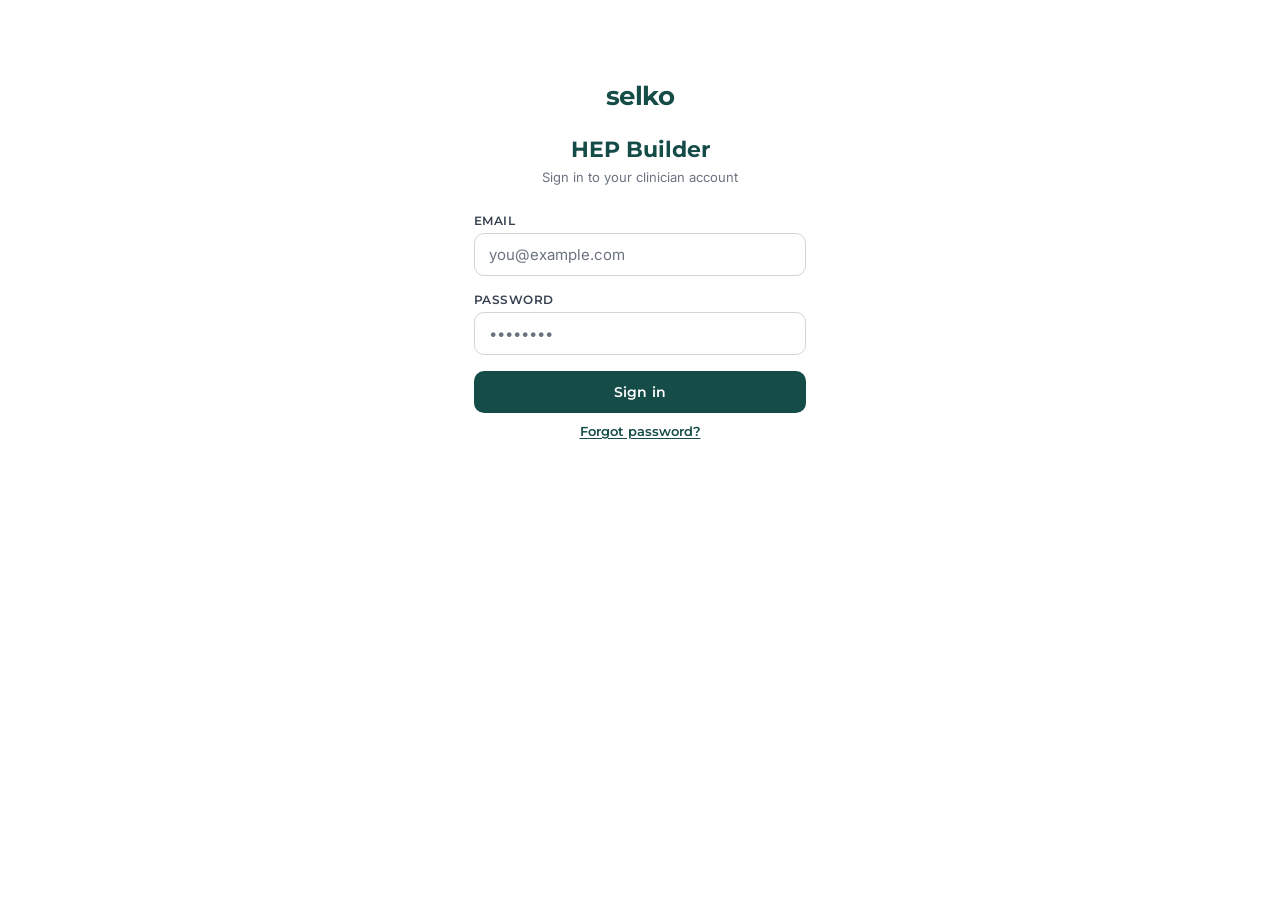
==== index.html @ 7ff5a50c "Add files via upload" ====
<!DOCTYPE html>
<html lang="en">
<head>
  <meta charset="UTF-8">
  <meta name="viewport" content="width=device-width, initial-scale=1.0, maximum-scale=1.0, user-scalable=no">
  <title>Selko HEP Builder</title>
  <link rel="preconnect" href="https://fonts.googleapis.com">
  <link href="https://fonts.googleapis.com/css2?family=Montserrat:wght@400;500;600;700&family=Inter:wght@400;500;600&display=swap" rel="stylesheet">
  <link rel="stylesheet" href="selko-hep-styles.css">
</head>
<body>

<!-- ════════════════════════════════════════════════════
     SCREEN: LOGIN
     ════════════════════════════════════════════════════ -->
<div id="screen-login" class="screen active">
  <div class="login-wrap">
    <div class="login-logo">
      <span class="login-wordmark">selko</span>
    </div>
    <h1 class="login-title">HEP Builder</h1>
    <p class="login-sub">Sign in to your clinician account</p>

    <div id="login-error" class="alert alert-error hidden"></div>

    <div class="form-group">
      <label class="form-label" for="login-email">Email</label>
      <input class="form-input" type="email" id="login-email" placeholder="you@example.com" autocomplete="email">
    </div>
    <div class="form-group">
      <label class="form-label" for="login-password">Password</label>
      <input class="form-input" type="password" id="login-password" placeholder="••••••••" autocomplete="current-password">
    </div>

    <button class="btn btn-primary btn-full" id="btn-login">Sign in</button>
    <button class="btn-link" id="btn-forgot">Forgot password?</button>
  </div>
</div>

<!-- ════════════════════════════════════════════════════
     SCREEN: FORGOT PASSWORD
     ════════════════════════════════════════════════════ -->
<div id="screen-forgot" class="screen">
  <div class="login-wrap">
    <div class="login-logo">
      <span class="login-wordmark">selko</span>
    </div>
    <h1 class="login-title">Reset password</h1>
    <p class="login-sub">Enter your email and we'll send you a reset link</p>

    <div id="forgot-msg" class="alert hidden"></div>

    <div class="form-group">
      <label class="form-label" for="forgot-email">Email</label>
      <input class="form-input" type="email" id="forgot-email" placeholder="you@example.com">
    </div>

    <button class="btn btn-primary btn-full" id="btn-send-reset">Send reset link</button>
    <button class="btn-link" id="btn-back-login">Back to sign in</button>
  </div>
</div>

<!-- ════════════════════════════════════════════════════
     SCREEN: SET NEW PASSWORD
     Shown when a password-recovery link is clicked — the
     link logs the user in via a temporary Supabase session,
     and this screen is what actually makes them set a new
     password before they can reach the app.
     ════════════════════════════════════════════════════ -->
<div id="screen-new-password" class="screen">
  <div class="login-wrap">
    <div class="login-logo">
      <span class="login-wordmark">selko</span>
    </div>
    <h1 class="login-title">Set a new password</h1>
    <p class="login-sub">Choose a new password for your account</p>

    <div id="new-password-msg" class="alert hidden"></div>

    <div class="form-group">
      <label class="form-label" for="new-password">New password</label>
      <input class="form-input" type="password" id="new-password" placeholder="At least 8 characters" autocomplete="new-password">
    </div>
    <div class="form-group">
      <label class="form-label" for="new-password-confirm">Confirm password</label>
      <input class="form-input" type="password" id="new-password-confirm" placeholder="Re-enter password" autocomplete="new-password">
    </div>

    <button class="btn btn-primary btn-full" id="btn-set-new-password">Set password</button>
  </div>
</div>

<!-- ════════════════════════════════════════════════════
     SHARED HEADER (used on all authenticated screens)
     ════════════════════════════════════════════════════ -->
<header id="app-header" class="app-header hidden">
  <button class="menu-toggle" id="btn-menu" aria-label="Open menu">
    <span class="hamburger"></span>
    <span class="hamburger"></span>
    <span class="hamburger"></span>
  </button>
  <div class="header-logo-cluster">
    <span class="header-wordmark">selko</span>
  </div>
</header>

<!-- Side-drawer nav -->
<nav id="side-nav" class="side-nav hidden" aria-hidden="true">
  <div class="nav-overlay" id="nav-overlay"></div>
  <div class="nav-panel">
    <div class="nav-header">
      <span class="nav-wordmark">selko</span>
    </div>
    <ul class="nav-list">
      <li><button class="nav-item" data-screen="screen-home"><span class="nav-icon-wrap">🏠</span> Home</button></li>
      <li><button class="nav-item" data-screen="screen-exercises"><span class="nav-icon-wrap">🔍</span> Exercises</button></li>
      <li><button class="nav-item" data-screen="screen-programs"><span class="nav-icon-wrap">📋</span> My programs</button></li>
      <li><button class="nav-item" id="btn-logout"><span class="nav-icon-wrap">🚪</span> Log out</button></li>
    </ul>
    <div class="nav-user" id="nav-user-email"></div>
  </div>
</nav>

<!-- ════════════════════════════════════════════════════
     SCREEN: HOME
     ════════════════════════════════════════════════════ -->
<div id="screen-home" class="screen app-screen hidden">
  <div class="home-body">
    <h1 class="home-heading">Welcome to HEP Builder</h1>
    <p class="home-sub">by Selko</p>
    <p class="home-desc">Build your patient's personalized exercise program in minutes — right at the bedside.</p>

    <div class="quick-cards">
      <button class="quick-card" data-screen="screen-exercises">
        <div class="quick-card-icon">🔍</div>
        <div class="quick-card-label">Search exercises</div>
      </button>
      <button class="quick-card" data-screen="screen-programs">
        <div class="quick-card-icon">📋</div>
        <div class="quick-card-label">My programs</div>
      </button>
    </div>

    <button class="btn btn-primary btn-full current-program-btn" id="btn-view-current-home">
      <span>📌 View current program</span>
      <span class="badge" id="badge-home">0</span>
    </button>
  </div>
</div>

<!-- ════════════════════════════════════════════════════
     SCREEN: EXERCISES (library + search)
     ════════════════════════════════════════════════════ -->
<div id="screen-exercises" class="screen app-screen hidden">
  <div class="screen-body">
    <div class="search-bar">
      <span class="search-icon">🔍</span>
      <input class="search-input" type="text" id="exercise-search" placeholder="Search by exercise, body part, or movement…" autocomplete="off">
      <button class="search-clear hidden" id="btn-search-clear">✕</button>
    </div>

    <div class="exercise-grid" id="exercise-grid">
      <!-- populated by JS -->
    </div>
  </div>

  <!-- floating current program button -->
  <div class="float-bar">
    <button class="btn btn-primary btn-full current-program-btn" id="btn-view-current-ex">
      <span>📌 View current program</span>
      <span class="badge" id="badge-ex">0</span>
    </button>
  </div>

  <!-- exercise action popup -->
  <div id="exercise-popup" class="popup-overlay hidden" role="dialog" aria-modal="true" aria-label="Add exercise">
    <div class="popup-card" id="exercise-popup-card">
      <h3 class="popup-title" id="popup-ex-name"></h3>
      <button class="popup-btn" id="btn-add-current">Add to current program</button>
      <button class="popup-btn" id="btn-add-previous">Add to previous program</button>
      <p class="popup-hint">Tap anywhere outside to dismiss</p>
    </div>
  </div>

  <!-- add to previous program — program picker -->
  <div id="prev-picker-overlay" class="popup-overlay hidden" role="dialog" aria-modal="true" aria-label="Select program">
    <div class="popup-card">
      <h3 class="popup-title">Select a program</h3>
      <div id="prev-program-list" class="prev-list">
        <!-- populated by JS -->
      </div>
      <button class="btn-link" id="btn-prev-cancel">Cancel</button>
    </div>
  </div>
</div>

<!-- ════════════════════════════════════════════════════
     SCREEN: CURRENT PROGRAM (in-session build)
     ════════════════════════════════════════════════════ -->
<div id="screen-current" class="screen app-screen hidden">
  <div class="screen-body">
    <button class="back-btn" id="btn-back-from-current">← Back to exercises</button>
    <p class="screen-hint" id="current-hint">0 exercises selected this session. Adjust parameters below.</p>

    <div id="current-list" class="exercise-list">
      <!-- populated by JS -->
    </div>

    <div id="current-empty" class="empty-state hidden">
      <div class="empty-icon">📋</div>
      <p>No exercises added yet.<br>Go back and tap an exercise to add it.</p>
    </div>

    <div id="current-send-area" class="hidden">
      <!-- Program name (required before sending) -->
      <div class="form-group">
        <label class="form-label" for="current-program-name">Program name</label>
        <input class="form-input" type="text" id="current-program-name" placeholder="Do not use patient identifying information">
      </div>
      <button class="btn btn-primary btn-full" id="btn-send-current">Send to patient</button>
    </div>
  </div>

  <!-- less than 3 exercises warning -->
  <div id="few-ex-modal" class="modal-overlay hidden" role="dialog">
    <div class="modal-card">
      <p>This program has fewer than 3 exercises. Are you sure it's complete?</p>
      <div class="modal-actions">
        <button class="btn btn-primary" id="btn-few-yes">Yes, send it</button>
        <button class="btn btn-secondary" id="btn-few-no">No, keep building</button>
      </div>
    </div>
  </div>

  <!-- Phone entry modal -->
  <div id="phone-modal" class="modal-overlay hidden" role="dialog">
    <div class="modal-card">
      <h3 class="modal-title">Send program to patient</h3>
      <div class="form-group">
        <label class="form-label" for="patient-phone">Patient's phone number</label>
        <input class="form-input" type="tel" id="patient-phone" placeholder="(918) 555-0100">
      </div>
      <div class="modal-actions">
        <button class="btn btn-primary" id="btn-confirm-send">Send access code</button>
        <button class="btn btn-secondary" id="btn-cancel-send">Cancel</button>
      </div>
      <p class="modal-hint">Patient receives a link + 4-digit code via text. No identifying info is stored.</p>
    </div>
  </div>
</div>

<!-- ════════════════════════════════════════════════════
     SCREEN: MY PROGRAMS (list)
     ════════════════════════════════════════════════════ -->
<div id="screen-programs" class="screen app-screen hidden">
  <div class="screen-body">
    <div class="hipaa-notice">
      ⚠️ Do not use any identifying information for your clients!
    </div>

    <div id="programs-list" class="programs-list">
      <!-- populated by JS -->
    </div>

    <div id="programs-empty" class="empty-state hidden">
      <div class="empty-icon">📋</div>
      <p>No programs yet.<br>Go to Exercises to build your first program.</p>
    </div>
    <p class="programs-hint">Hold a program name to rename it</p>
  </div>
</div>

<!-- ════════════════════════════════════════════════════
     SCREEN: INDIVIDUAL PROGRAM VIEW
     ════════════════════════════════════════════════════ -->
<div id="screen-program-detail" class="screen app-screen hidden">
  <div class="screen-body">
    <button class="back-btn" id="btn-back-from-detail">← Back to my programs</button>
    <h2 class="detail-program-name" id="detail-program-name"></h2>

    <div id="detail-list" class="exercise-list">
      <!-- populated by JS -->
    </div>

    <div class="detail-actions">
      <button class="btn btn-primary" id="btn-send-saved">📤 Send to patient</button>
      <button class="btn btn-secondary" id="btn-resend-code">🔁 Resend code</button>
      <button class="btn btn-danger" id="btn-delete-program">🗑 Delete program</button>
    </div>
  </div>

  <!-- Delete confirmation -->
  <div id="delete-modal" class="modal-overlay hidden" role="dialog">
    <div class="modal-card">
      <p>Are you sure you want to delete <strong id="delete-program-name"></strong>?</p>
      <div class="modal-actions">
        <button class="btn btn-danger" id="btn-confirm-delete">Yes, delete</button>
        <button class="btn btn-secondary" id="btn-cancel-delete">No, keep it</button>
      </div>
    </div>
  </div>

  <!-- Resend phone modal -->
  <div id="resend-modal" class="modal-overlay hidden" role="dialog">
    <div class="modal-card">
      <h3 class="modal-title">Resend access code</h3>
      <div class="form-group">
        <label class="form-label" for="resend-phone">Patient's phone number</label>
        <input class="form-input" type="tel" id="resend-phone" placeholder="(918) 555-0100">
      </div>
      <div class="modal-actions">
        <button class="btn btn-primary" id="btn-confirm-resend">Resend code</button>
        <button class="btn btn-secondary" id="btn-cancel-resend">Cancel</button>
      </div>
    </div>
  </div>
</div>

<!-- ════════════════════════════════════════════════════
     SCREEN: PATIENT VIEW (public — no login required)
     ════════════════════════════════════════════════════ -->
<div id="screen-patient-entry" class="screen hidden">
  <div class="patient-wrap">
    <div class="patient-logo">
      <span class="login-wordmark">selko</span>
    </div>
    <h1 class="patient-title">Your exercise program</h1>
    <p class="patient-sub">Enter the 4-digit code from your text message</p>

    <div id="patient-error" class="alert alert-error hidden"></div>

    <div class="code-inputs" id="code-inputs">
      <input class="code-digit" type="text" inputmode="numeric" maxlength="1" aria-label="Digit 1">
      <input class="code-digit" type="text" inputmode="numeric" maxlength="1" aria-label="Digit 2">
      <input class="code-digit" type="text" inputmode="numeric" maxlength="1" aria-label="Digit 3">
      <input class="code-digit" type="text" inputmode="numeric" maxlength="1" aria-label="Digit 4">
    </div>

    <button class="btn btn-primary btn-full" id="btn-patient-submit">View my program</button>

    <!-- EN / ES toggle -->
    <div class="lang-toggle">
      <button class="lang-btn active" data-lang="en" id="btn-lang-en">EN</button>
      <span class="lang-sep">|</span>
      <button class="lang-btn" data-lang="es" id="btn-lang-es">ES</button>
    </div>
  </div>
</div>

<!-- Patient welcome (after code entry) -->
<div id="screen-patient-home" class="screen hidden">
  <div class="patient-wrap">
    <div class="patient-logo">
      <span class="login-wordmark">selko</span>
    </div>
    <h1 class="patient-title" id="pt-welcome-title">Welcome!</h1>
    <p class="patient-sub" id="pt-welcome-sub">Your personalized exercise program is ready.</p>

    <button class="btn btn-primary btn-full" id="btn-patient-view-program">
      View my program
    </button>

    <!-- EN / ES toggle -->
    <div class="lang-toggle">
      <button class="lang-btn active" data-lang="en" id="btn-lang-en2">EN</button>
      <span class="lang-sep">|</span>
      <button class="lang-btn" data-lang="es" id="btn-lang-es2">ES</button>
    </div>

    <p class="patient-footer" id="pt-footer">Reach out to your provider with any questions or concerns.</p>
  </div>
</div>

<!-- Patient exercise list -->
<div id="screen-patient-list" class="screen hidden">
  <div class="screen-body patient-screen">
    <button class="back-btn" id="btn-patient-back-home">← Back</button>
    <h2 class="detail-program-name" id="pt-list-title">My exercises</h2>

    <div id="patient-exercise-grid" class="exercise-grid patient-grid">
      <!-- populated by JS -->
    </div>

    <p class="patient-footer" id="pt-footer2">Reach out to your provider with any questions or concerns.</p>
  </div>
</div>

<!-- Patient individual exercise -->
<div id="screen-patient-exercise" class="screen hidden">
  <div class="screen-body patient-screen">
    <button class="back-btn" id="btn-patient-back-list">← Back to exercises</button>

    <h2 class="detail-program-name" id="pt-ex-name"></h2>

    <img class="pt-ex-img" id="pt-ex-img" src="" alt="">

    <div id="pt-ex-video-wrap" class="hidden">
      <video class="pt-ex-video" id="pt-ex-video" controls playsinline></video>
    </div>

    <div class="pt-params" id="pt-params"></div>

    <div class="pt-comments" id="pt-comments"></div>

    <button class="btn-complete" id="btn-complete">
      ✓ Mark as done
    </button>
    <p class="complete-done hidden" id="complete-done">✓ Completed today</p>

    <p class="patient-footer" id="pt-footer3">Reach out to your provider with any questions or concerns.</p>
  </div>
</div>

<!-- ════════════════════════════════════════════════════
     TOAST notification
     ════════════════════════════════════════════════════ -->
<div id="toast" class="toast hidden" role="status" aria-live="polite"></div>

<!-- ════════════════════════════════════════════════════
     SCRIPTS
     ════════════════════════════════════════════════════ -->
<script src="https://cdn.jsdelivr.net/npm/@supabase/supabase-js@2"></script>
<script src="https://cdn.jsdelivr.net/npm/sortablejs@1.15.2/Sortable.min.js"></script>
<script src="selko-hep-data.js"></script>
<script src="selko-hep-app.js"></script>

</body>
</html>
---- selko-hep-styles.css ----
/* ═══════════════════════════════════════════════════════════════
   SELKO HEP BUILDER — Stylesheet
   Fonts: Montserrat (headings/buttons/nav) + Inter (body/labels)
   Palette:
     --teal-dark:  #154C47  primary, nav, buttons
     --orange-red: #F44B1A  destructive actions
     --amber:      #F7941D  badges, highlights
     --teal-light: #47B9B7  accents, tags, secondary text
     --white:      #ffffff
   ═══════════════════════════════════════════════════════════════ */

/* ── Reset & base ─────────────────────────────────────────────── */
*, *::before, *::after { box-sizing: border-box; margin: 0; padding: 0; }

:root {
  --teal-dark:   #154C47;
  --teal-mid:    #1a6059;
  --teal-light:  #47B9B7;
  --teal-bg:     #e8f4f3;
  --orange-red:  #F44B1A;
  --orange-dark: #d43a10;
  --amber:       #F7941D;
  --amber-dark:  #d97e0f;
  --white:       #ffffff;
  --bg:          #ffffff;
  --surface:     #f7f8f8;
  --border:      #e5e7eb;
  --border-mid:  #d1d5db;
  --text:        #111827;
  --text-mid:    #374151;
  --text-muted:  #6b7280;
  --danger:      #F44B1A;
  --danger-bg:   #fff0ed;
  --danger-border: #fbc8bb;
  --radius-sm:   6px;
  --radius:      10px;
  --radius-lg:   14px;
  --radius-xl:   20px;
  --shadow-sm:   0 1px 3px rgba(0,0,0,0.08);
  --shadow:      0 2px 10px rgba(0,0,0,0.10);
  --shadow-lg:   0 8px 32px rgba(0,0,0,0.16);
  --header-h:    60px;
  --float-h:     72px;
  --font-head:   'Montserrat', sans-serif;
  --font-body:   'Inter', sans-serif;
}

html, body {
  height: 100%;
  font-family: var(--font-body);
  font-size: 15px;
  color: var(--text);
  background: var(--bg);
  -webkit-font-smoothing: antialiased;
  overflow-x: hidden;
}

img { display: block; max-width: 100%; }
button { cursor: pointer; font-family: inherit; border: none; background: none; }
input, textarea, select { font-family: inherit; }
ul { list-style: none; }

/* ── Screens ──────────────────────────────────────────────────── */
.screen { display: none; }
.screen.active { display: flex; flex-direction: column; min-height: 100vh; }

/* authenticated screens sit below the fixed header */
.app-screen.active {
  padding-top: var(--header-h);
  min-height: 100vh;
}

/* ── Gradient header ──────────────────────────────────────────── */
.app-header {
  position: fixed;
  top: 0; left: 0; right: 0;
  height: var(--header-h);
  background: linear-gradient(to right, #154C47 0%, #F7941D 68%, #F44B1A 100%);
  display: flex;
  align-items: center;
  justify-content: space-between;
  padding: 0 16px;
  z-index: 200;
  box-shadow: 0 2px 8px rgba(0,0,0,0.18);
}

.menu-toggle {
  display: flex;
  flex-direction: column;
  justify-content: center;
  gap: 5px;
  width: 40px;
  height: 40px;
  background: rgba(255,255,255,0.18);
  border-radius: var(--radius-sm);
  padding: 8px;
  flex-shrink: 0;
}

.hamburger {
  display: block;
  width: 100%;
  height: 2px;
  background: #fff;
  border-radius: 2px;
}

/* logo cluster — right side toward the orange */
.header-logo-cluster {
  display: flex;
  align-items: center;
  gap: 6px;
}

.header-icon {
  height: 32px;
  width: 32px;
  object-fit: contain;
  background: rgba(255,255,255,0.14);
  border-radius: var(--radius-sm);
  padding: 2px;
}

.header-wordmark {
  font-family: var(--font-head);
  font-size: 21px;
  font-weight: 700;
  color: #0e2a5e;
  letter-spacing: -0.5px;
  text-shadow: 0 1px 3px rgba(255,255,255,0.55);
}

/* ── Side nav drawer ──────────────────────────────────────────── */
.side-nav {
  position: fixed;
  inset: 0;
  z-index: 300;
  display: none;
}

.side-nav.open { display: block; }

.nav-overlay {
  position: absolute;
  inset: 0;
  background: rgba(0,0,0,0.45);
}

.nav-panel {
  position: absolute;
  top: 0; left: 0; bottom: 0;
  width: 260px;
  background: var(--white);
  display: flex;
  flex-direction: column;
  box-shadow: var(--shadow-lg);
  transform: translateX(-100%);
  transition: transform 0.25s ease;
}

.side-nav.open .nav-panel { transform: translateX(0); }

.nav-header {
  background: linear-gradient(to right, #154C47 0%, #F7941D 68%, #F44B1A 100%);
  height: var(--header-h);
  display: flex;
  align-items: center;
  gap: 8px;
  padding: 0 18px;
}

.nav-icon {
  height: 30px;
  width: 30px;
  object-fit: contain;
  background: rgba(255,255,255,0.15);
  border-radius: 6px;
  padding: 2px;
}

.nav-wordmark {
  font-family: var(--font-head);
  font-size: 20px;
  font-weight: 700;
  color: #0e2a5e;
  text-shadow: 0 1px 3px rgba(255,255,255,0.5);
}

.nav-list { padding: 12px 0; flex: 1; }

.nav-item {
  display: flex;
  align-items: center;
  gap: 12px;
  width: 100%;
  padding: 14px 20px;
  font-family: var(--font-head);
  font-size: 14px;
  font-weight: 600;
  color: var(--text);
  text-align: left;
  transition: background 0.12s;
}

.nav-item:hover, .nav-item:focus {
  background: var(--teal-bg);
  color: var(--teal-dark);
  outline: none;
}

.nav-icon-wrap { font-size: 17px; }

.nav-user {
  padding: 14px 20px;
  font-size: 12px;
  color: var(--text-muted);
  border-top: 1px solid var(--border);
}

/* ── Screen body / scroll area ────────────────────────────────── */
.screen-body {
  flex: 1;
  overflow-y: auto;
  padding: 16px 16px calc(var(--float-h) + 20px);
}

/* screens with no floating button */
.screen-body.no-float { padding-bottom: 24px; }

/* ── Floating action bar (current program button) ─────────────── */
.float-bar {
  position: fixed;
  bottom: 0; left: 0; right: 0;
  padding: 12px 16px;
  background: var(--white);
  border-top: 1px solid var(--border);
  z-index: 100;
}

/* ── LOGIN / PATIENT SCREENS (centered card layout) ──────────── */
.login-wrap, .patient-wrap {
  max-width: 380px;
  width: 100%;
  margin: 0 auto;
  padding: 48px 24px 36px;
  display: flex;
  flex-direction: column;
  align-items: center;
  min-height: 100vh;
}

.login-logo, .patient-logo {
  display: flex;
  align-items: center;
  gap: 8px;
  margin-bottom: 24px;
}

.login-icon { height: 38px; width: 38px; object-fit: contain; }
.login-wordmark, .patient-logo .login-wordmark {
  font-family: var(--font-head);
  font-size: 26px;
  font-weight: 700;
  color: var(--teal-dark);
  letter-spacing: -0.5px;
}

.login-title, .patient-title {
  font-family: var(--font-head);
  font-size: 22px;
  font-weight: 700;
  color: var(--teal-dark);
  text-align: center;
  margin-bottom: 6px;
}

.login-sub, .patient-sub {
  font-size: 13px;
  color: var(--text-muted);
  text-align: center;
  margin-bottom: 28px;
}

.patient-footer {
  font-size: 12px;
  color: var(--text-muted);
  text-align: center;
  margin-top: auto;
  padding-top: 32px;
  line-height: 1.5;
}

/* ── Forms ────────────────────────────────────────────────────── */
.form-group {
  width: 100%;
  margin-bottom: 16px;
}

.form-label {
  display: block;
  font-family: var(--font-head);
  font-size: 12px;
  font-weight: 600;
  color: var(--text-mid);
  margin-bottom: 5px;
  text-transform: uppercase;
  letter-spacing: .04em;
}

.form-input {
  width: 100%;
  padding: 11px 14px;
  border: 1.5px solid var(--border-mid);
  border-radius: var(--radius);
  font-size: 15px;
  color: var(--text);
  background: var(--white);
  transition: border-color 0.15s, box-shadow 0.15s;
  outline: none;
}

.form-input:focus {
  border-color: var(--teal-dark);
  box-shadow: 0 0 0 3px rgba(21,76,71,0.10);
}

.form-input::placeholder { color: var(--text-muted); }

/* ── Buttons ──────────────────────────────────────────────────── */
.btn {
  display: inline-flex;
  align-items: center;
  justify-content: center;
  gap: 8px;
  padding: 12px 20px;
  border-radius: var(--radius);
  font-family: var(--font-head);
  font-size: 14px;
  font-weight: 600;
  letter-spacing: .02em;
  transition: background 0.14s, transform 0.1s, box-shadow 0.14s;
  border: none;
  outline: none;
}

.btn:active { transform: scale(0.97); }

.btn-primary {
  background: var(--teal-dark);
  color: var(--white);
}
.btn-primary:hover { background: var(--teal-mid); }

.btn-secondary {
  background: var(--surface);
  color: var(--text);
  border: 1.5px solid var(--border-mid);
}
.btn-secondary:hover { background: var(--teal-bg); color: var(--teal-dark); }

.btn-danger {
  background: var(--danger-bg);
  color: var(--danger);
  border: 1.5px solid var(--danger-border);
}
.btn-danger:hover { background: var(--danger); color: var(--white); }

.btn-full { width: 100%; }

.btn-link {
  background: none;
  color: var(--teal-dark);
  font-size: 13px;
  font-weight: 600;
  font-family: var(--font-head);
  padding: 10px 0;
  text-align: center;
  width: 100%;
  text-decoration: underline;
  text-underline-offset: 2px;
}

.btn-link:hover { color: var(--teal-mid); }

/* current program floating button */
.current-program-btn {
  display: flex;
  align-items: center;
  justify-content: space-between;
  padding: 13px 16px;
  border-radius: var(--radius);
  font-size: 14px;
}

/* ── Badge ────────────────────────────────────────────────────── */
.badge {
  background: var(--amber);
  color: var(--white);
  border-radius: 50%;
  min-width: 24px;
  height: 24px;
  font-size: 12px;
  font-weight: 700;
  font-family: var(--font-head);
  display: inline-flex;
  align-items: center;
  justify-content: center;
  padding: 0 4px;
}

.badge[data-count="0"] { opacity: 0.5; }

/* ── Alerts ───────────────────────────────────────────────────── */
.alert {
  width: 100%;
  padding: 11px 14px;
  border-radius: var(--radius);
  font-size: 13px;
  margin-bottom: 16px;
  line-height: 1.5;
}

.alert-error {
  background: var(--danger-bg);
  color: var(--danger);
  border: 1px solid var(--danger-border);
}

.alert-success {
  background: #f0fdf4;
  color: #15803d;
  border: 1px solid #bbf7d0;
}

/* ── HIPAA notice ─────────────────────────────────────────────── */
.hipaa-notice {
  background: #fff0ed;
  color: #b91c1c;
  border: 1px solid #fca5a5;
  border-radius: var(--radius);
  padding: 10px 14px;
  font-family: var(--font-head);
  font-size: 12px;
  font-weight: 600;
  margin-bottom: 16px;
  line-height: 1.5;
}

/* ── Search bar ───────────────────────────────────────────────── */
.search-bar {
  display: flex;
  align-items: center;
  gap: 10px;
  padding: 12px 16px;
  background: var(--white);
  border-bottom: 1px solid var(--border);
  position: sticky;
  top: var(--header-h);
  z-index: 50;
}

.search-icon { font-size: 18px; flex-shrink: 0; }

.search-input {
  flex: 1;
  border: 1.5px solid var(--border-mid);
  border-radius: var(--radius);
  padding: 9px 12px;
  font-size: 14px;
  color: var(--text);
  background: var(--surface);
  outline: none;
  transition: border-color 0.15s;
}

.search-input:focus {
  border-color: var(--teal-dark);
  background: var(--white);
}

.search-clear {
  font-size: 14px;
  color: var(--text-muted);
  padding: 4px 6px;
  border-radius: var(--radius-sm);
}

.search-clear:hover { background: var(--surface); }

/* ── Exercise grid ────────────────────────────────────────────── */
.exercise-grid {
  display: grid;
  grid-template-columns: repeat(3, 1fr);
  gap: 12px;
  padding: 14px 16px calc(var(--float-h) + 16px);
}

.ex-card {
  background: var(--white);
  border: 1.5px solid var(--border);
  border-radius: var(--radius-lg);
  overflow: hidden;
  cursor: pointer;
  transition: border-color 0.15s, box-shadow 0.15s;
  position: relative;
}

.ex-card:hover { border-color: var(--teal-light); box-shadow: var(--shadow); }
.ex-card.selected { border-color: var(--teal-dark); border-width: 2px; }

.ex-card-img {
  width: 100%;
  aspect-ratio: 4/3;
  object-fit: cover;
  background: var(--surface);
  display: block;
}

.ex-card-img-placeholder {
  width: 100%;
  aspect-ratio: 4/3;
  background: var(--teal-bg);
  display: flex;
  align-items: center;
  justify-content: center;
  font-size: 26px;
  color: var(--teal-light);
}

.ex-card-label {
  padding: 7px 8px 8px;
  font-family: var(--font-head);
  font-size: 11px;
  font-weight: 600;
  color: var(--text);
  line-height: 1.3;
  text-align: center;
}

/* selected checkmark badge */
.ex-card-check {
  position: absolute;
  top: 6px;
  right: 6px;
  background: var(--teal-dark);
  color: var(--white);
  border-radius: 50%;
  width: 20px;
  height: 20px;
  font-size: 11px;
  display: none;
  align-items: center;
  justify-content: center;
  font-weight: 700;
}

.ex-card.selected .ex-card-check { display: flex; }

/* patient completion badge */
.ex-card-done {
  position: absolute;
  top: 6px;
  right: 6px;
  background: #16a34a;
  color: var(--white);
  border-radius: 50%;
  width: 22px;
  height: 22px;
  font-size: 13px;
  display: none;
  align-items: center;
  justify-content: center;
}

.ex-card.done .ex-card-done { display: flex; }

/* compliance badge on program list item */
.compliance-badge {
  background: var(--amber);
  color: var(--white);
  border-radius: 50%;
  min-width: 26px;
  height: 26px;
  font-size: 13px;
  font-weight: 700;
  font-family: var(--font-head);
  display: inline-flex;
  align-items: center;
  justify-content: center;
  padding: 0 4px;
  flex-shrink: 0;
}

/* ── Exercise popup ───────────────────────────────────────────── */
.popup-overlay {
  position: fixed;
  inset: 0;
  background: rgba(0,0,0,0.38);
  z-index: 400;
  display: flex;
  align-items: center;
  justify-content: center;
  padding: 20px;
}

.popup-card {
  background: var(--white);
  border-radius: var(--radius-lg);
  padding: 20px;
  width: 100%;
  max-width: 320px;
  box-shadow: var(--shadow-lg);
}

.popup-title {
  font-family: var(--font-head);
  font-size: 15px;
  font-weight: 700;
  color: var(--teal-dark);
  margin-bottom: 14px;
}

.popup-btn {
  display: block;
  width: 100%;
  text-align: left;
  padding: 11px 14px;
  border: 1.5px solid var(--border-mid);
  border-radius: var(--radius);
  font-size: 14px;
  font-weight: 500;
  color: var(--text);
  background: var(--white);
  margin-bottom: 10px;
  transition: background 0.12s, border-color 0.12s;
}

.popup-btn:last-of-type { margin-bottom: 0; }
.popup-btn:hover { background: var(--teal-bg); border-color: var(--teal-light); color: var(--teal-dark); }

.popup-hint {
  font-size: 11px;
  color: var(--text-muted);
  margin-top: 12px;
  text-align: center;
}

/* ── Exercise list (current program & detail view) ────────────── */
.exercise-list { display: flex; flex-direction: column; gap: 12px; margin-bottom: 20px; }

.ex-list-item {
  background: var(--white);
  border: 1px solid var(--border);
  border-radius: var(--radius-lg);
  overflow: hidden;
}

.ex-list-item-header {
  display: flex;
  align-items: center;
  gap: 12px;
  padding: 12px 14px;
}

.ex-list-thumb {
  width: 56px;
  height: 56px;
  object-fit: cover;
  border-radius: var(--radius-sm);
  background: var(--surface);
  flex-shrink: 0;
}

.ex-list-thumb-placeholder {
  width: 56px;
  height: 56px;
  background: var(--teal-bg);
  border-radius: var(--radius-sm);
  display: flex;
  align-items: center;
  justify-content: center;
  font-size: 22px;
  flex-shrink: 0;
  color: var(--teal-light);
}

.ex-list-info { flex: 1; min-width: 0; }

.ex-list-name {
  font-family: var(--font-head);
  font-size: 13px;
  font-weight: 600;
  color: var(--text);
  margin-bottom: 3px;
}

.ex-list-params {
  font-size: 12px;
  color: var(--text-muted);
}

.ex-list-remove {
  color: var(--text-muted);
  font-size: 16px;
  padding: 4px 6px;
  border-radius: var(--radius-sm);
  flex-shrink: 0;
}

.ex-list-remove:hover { background: var(--danger-bg); color: var(--danger); }

/* dropdowns row */
.ex-list-params-row {
  display: flex;
  gap: 8px;
  padding: 0 14px 12px;
  flex-wrap: wrap;
}

.param-select {
  flex: 1;
  min-width: 80px;
  padding: 6px 8px;
  border: 1px solid var(--border-mid);
  border-radius: var(--radius-sm);
  font-size: 12px;
  color: var(--text);
  background: var(--surface);
  outline: none;
}

.param-select:focus { border-color: var(--teal-dark); }

/* comment box */
.ex-list-comment {
  padding: 0 14px 12px;
}

.ex-list-comment textarea {
  width: 100%;
  padding: 8px 10px;
  border: 1px solid var(--border-mid);
  border-radius: var(--radius-sm);
  font-size: 13px;
  color: var(--text);
  background: var(--surface);
  resize: none;
  min-height: 60px;
  outline: none;
  font-family: var(--font-body);
}

.ex-list-comment textarea:focus { border-color: var(--teal-dark); }
.ex-list-comment textarea::placeholder { color: var(--text-muted); font-size: 12px; }

/* drag handle */
.drag-handle {
  color: var(--text-muted);
  font-size: 18px;
  cursor: grab;
  padding: 4px 6px;
  flex-shrink: 0;
}

.drag-handle:active { cursor: grabbing; }

/* ── Programs list ────────────────────────────────────────────── */
.programs-list { display: flex; flex-direction: column; gap: 10px; }

.programs-hint {
  font-size: 12px;
  color: var(--text-muted);
  text-align: center;
  margin-top: 12px;
}

.program-item {
  display: flex;
  align-items: center;
  gap: 12px;
  padding: 14px 16px;
  background: var(--white);
  border: 1px solid var(--border);
  border-radius: var(--radius-lg);
  cursor: pointer;
  transition: border-color 0.13s, box-shadow 0.13s;
}

.program-item:hover { border-color: var(--teal-light); box-shadow: var(--shadow-sm); }

.program-item-info { flex: 1; min-width: 0; }

.program-item-name {
  font-family: var(--font-head);
  font-size: 14px;
  font-weight: 600;
  color: var(--text);
  margin-bottom: 3px;
  white-space: nowrap;
  overflow: hidden;
  text-overflow: ellipsis;
}

.program-item-meta {
  font-size: 12px;
  color: var(--text-muted);
}

.program-item-arrow { color: var(--text-muted); font-size: 18px; flex-shrink: 0; }

/* ── Detail view ──────────────────────────────────────────────── */
.detail-program-name {
  font-family: var(--font-head);
  font-size: 17px;
  font-weight: 700;
  color: var(--teal-dark);
  margin-bottom: 16px;
  line-height: 1.3;
}

.detail-actions {
  display: flex;
  flex-direction: column;
  gap: 10px;
  margin-top: 8px;
}

/* ── Back button ──────────────────────────────────────────────── */
.back-btn {
  display: inline-flex;
  align-items: center;
  gap: 4px;
  color: var(--teal-dark);
  font-family: var(--font-head);
  font-size: 13px;
  font-weight: 600;
  padding: 0;
  margin-bottom: 16px;
  text-decoration: none;
}

.back-btn:hover { color: var(--teal-mid); }

.screen-hint {
  font-size: 13px;
  color: var(--text-muted);
  margin-bottom: 14px;
  line-height: 1.5;
}

/* ── Home screen ──────────────────────────────────────────────── */
.home-body {
  padding: 32px 20px 28px;
  display: flex;
  flex-direction: column;
  align-items: center;
}

.home-heading {
  font-family: var(--font-head);
  font-size: 20px;
  font-weight: 700;
  color: var(--teal-dark);
  text-align: center;
  margin-bottom: 4px;
}

.home-sub {
  font-family: var(--font-head);
  font-size: 13px;
  font-weight: 600;
  color: var(--teal-light);
  text-align: center;
  margin-bottom: 6px;
}

.home-desc {
  font-size: 13px;
  color: var(--text-muted);
  text-align: center;
  margin-bottom: 28px;
  line-height: 1.6;
  max-width: 300px;
}

.quick-cards {
  display: grid;
  grid-template-columns: 1fr 1fr;
  gap: 12px;
  width: 100%;
  margin-bottom: 18px;
}

.quick-card {
  border: 1.5px solid var(--border);
  border-radius: var(--radius-lg);
  padding: 18px 12px;
  text-align: center;
  background: var(--white);
  transition: border-color 0.13s, box-shadow 0.13s;
}

.quick-card:hover { border-color: var(--teal-light); box-shadow: var(--shadow-sm); }

.quick-card-icon { font-size: 26px; margin-bottom: 8px; }

.quick-card-label {
  font-family: var(--font-head);
  font-size: 12px;
  font-weight: 600;
  color: var(--teal-dark);
  line-height: 1.4;
}

/* ── Modal overlays ───────────────────────────────────────────── */
.modal-overlay {
  position: fixed;
  inset: 0;
  background: rgba(0,0,0,0.42);
  z-index: 500;
  display: flex;
  align-items: center;
  justify-content: center;
  padding: 20px;
}

.modal-card {
  background: var(--white);
  border-radius: var(--radius-lg);
  padding: 22px 20px;
  width: 100%;
  max-width: 340px;
  box-shadow: var(--shadow-lg);
}

.modal-title {
  font-family: var(--font-head);
  font-size: 15px;
  font-weight: 700;
  color: var(--teal-dark);
  margin-bottom: 14px;
}

.modal-card p {
  font-size: 14px;
  color: var(--text);
  line-height: 1.55;
  margin-bottom: 18px;
}

.modal-hint {
  font-size: 12px;
  color: var(--text-muted);
  margin-top: 12px;
  line-height: 1.5;
}

.modal-actions {
  display: flex;
  flex-direction: column;
  gap: 10px;
}

/* ── Previous program picker ──────────────────────────────────── */
.prev-list {
  display: flex;
  flex-direction: column;
  gap: 8px;
  max-height: 260px;
  overflow-y: auto;
  margin-bottom: 14px;
}

.prev-item {
  padding: 11px 14px;
  border: 1.5px solid var(--border-mid);
  border-radius: var(--radius);
  font-size: 14px;
  color: var(--text);
  background: var(--white);
  text-align: left;
  transition: background 0.12s, border-color 0.12s;
}

.prev-item:hover { background: var(--teal-bg); border-color: var(--teal-light); color: var(--teal-dark); }

/* ── Patient code entry ───────────────────────────────────────── */
.code-inputs {
  display: flex;
  gap: 12px;
  margin-bottom: 24px;
}

.code-digit {
  width: 60px;
  height: 68px;
  text-align: center;
  font-family: var(--font-head);
  font-size: 28px;
  font-weight: 700;
  color: var(--teal-dark);
  border: 2px solid var(--border-mid);
  border-radius: var(--radius);
  background: var(--surface);
  outline: none;
  transition: border-color 0.15s, box-shadow 0.15s;
}

.code-digit:focus {
  border-color: var(--teal-dark);
  box-shadow: 0 0 0 3px rgba(21,76,71,0.12);
  background: var(--white);
}

/* ── Language toggle ──────────────────────────────────────────── */
.lang-toggle {
  display: flex;
  align-items: center;
  gap: 8px;
  margin-top: 20px;
}

.lang-btn {
  font-family: var(--font-head);
  font-size: 13px;
  font-weight: 600;
  color: var(--text-muted);
  padding: 4px 8px;
  border-radius: var(--radius-sm);
  transition: color 0.12s, background 0.12s;
}

.lang-btn.active {
  color: var(--teal-dark);
  background: var(--teal-bg);
}

.lang-sep { color: var(--border-mid); font-size: 16px; }

/* ── Patient exercise view ────────────────────────────────────── */
.patient-screen { padding-bottom: 32px; }

.patient-grid { padding-bottom: 24px; }

.pt-ex-img {
  width: 100%;
  border-radius: var(--radius-lg);
  border: 1px solid var(--border);
  margin-bottom: 16px;
}

.pt-ex-video {
  width: 100%;
  border-radius: var(--radius-lg);
  margin-bottom: 16px;
}

.pt-params {
  background: var(--teal-bg);
  border-radius: var(--radius);
  padding: 14px 16px;
  margin-bottom: 14px;
  font-family: var(--font-head);
  font-size: 14px;
  font-weight: 600;
  color: var(--teal-dark);
  line-height: 1.8;
}

.pt-comments {
  font-size: 14px;
  color: var(--text-mid);
  line-height: 1.65;
  margin-bottom: 24px;
  white-space: pre-wrap;
}

.btn-complete {
  display: block;
  width: 100%;
  padding: 14px;
  background: #16a34a;
  color: var(--white);
  border-radius: var(--radius);
  font-family: var(--font-head);
  font-size: 15px;
  font-weight: 700;
  text-align: center;
  transition: background 0.13s, transform 0.1s;
  margin-bottom: 10px;
}

.btn-complete:hover { background: #15803d; }
.btn-complete:active { transform: scale(0.97); }

.complete-done {
  text-align: center;
  color: #16a34a;
  font-family: var(--font-head);
  font-size: 14px;
  font-weight: 600;
  padding: 8px;
}

/* ── Empty state ──────────────────────────────────────────────── */
.empty-state {
  text-align: center;
  padding: 48px 20px;
  color: var(--text-muted);
}

.empty-icon { font-size: 40px; margin-bottom: 14px; }

.empty-state p {
  font-size: 14px;
  line-height: 1.6;
}

/* ── Toast ────────────────────────────────────────────────────── */
.toast {
  position: fixed;
  bottom: calc(var(--float-h) + 12px);
  left: 50%;
  transform: translateX(-50%);
  background: var(--teal-dark);
  color: var(--white);
  padding: 11px 20px;
  border-radius: 30px;
  font-family: var(--font-head);
  font-size: 13px;
  font-weight: 600;
  box-shadow: var(--shadow-lg);
  z-index: 600;
  white-space: nowrap;
  pointer-events: none;
  opacity: 1;
  transition: opacity 0.3s;
}

.toast.hidden { display: none; }
.toast.fade-out { opacity: 0; }

/* ── Utility ──────────────────────────────────────────────────── */
.hidden { display: none !important; }

/* ── Rename input (inline edit on long-press) ─────────────────── */
.rename-input {
  border: 1.5px solid var(--teal-dark);
  border-radius: var(--radius-sm);
  padding: 4px 8px;
  font-family: var(--font-head);
  font-size: 14px;
  font-weight: 600;
  color: var(--text);
  width: 100%;
  outline: none;
  background: var(--white);
}

/* ── Photo/video upload area ──────────────────────────────────── */
.upload-area {
  border: 2px dashed var(--border-mid);
  border-radius: var(--radius);
  padding: 16px;
  text-align: center;
  cursor: pointer;
  margin-top: 8px;
  transition: border-color 0.13s;
}

.upload-area:hover { border-color: var(--teal-light); }

.upload-area p {
  font-size: 13px;
  color: var(--text-muted);
}

.upload-preview {
  width: 100%;
  border-radius: var(--radius-sm);
  margin-top: 10px;
}

/* ── Drag-and-drop reorder (SortableJS classes) ───────────────── */
.sortable-ghost { opacity: 0.4; }
.sortable-chosen { box-shadow: var(--shadow-lg); }

/* ── Responsive ───────────────────────────────────────────────── */
@media (max-width: 360px) {
  .exercise-grid { grid-template-columns: repeat(2, 1fr); }
  .code-digit { width: 52px; height: 60px; font-size: 24px; }
}

@media (min-width: 600px) {
  .login-wrap, .patient-wrap { padding-top: 80px; }
  .exercise-grid { grid-template-columns: repeat(4, 1fr); }
}

/* ── Reduced motion ───────────────────────────────────────────── */
@media (prefers-reduced-motion: reduce) {
  *, *::before, *::after { transition: none !important; animation: none !important; }
}
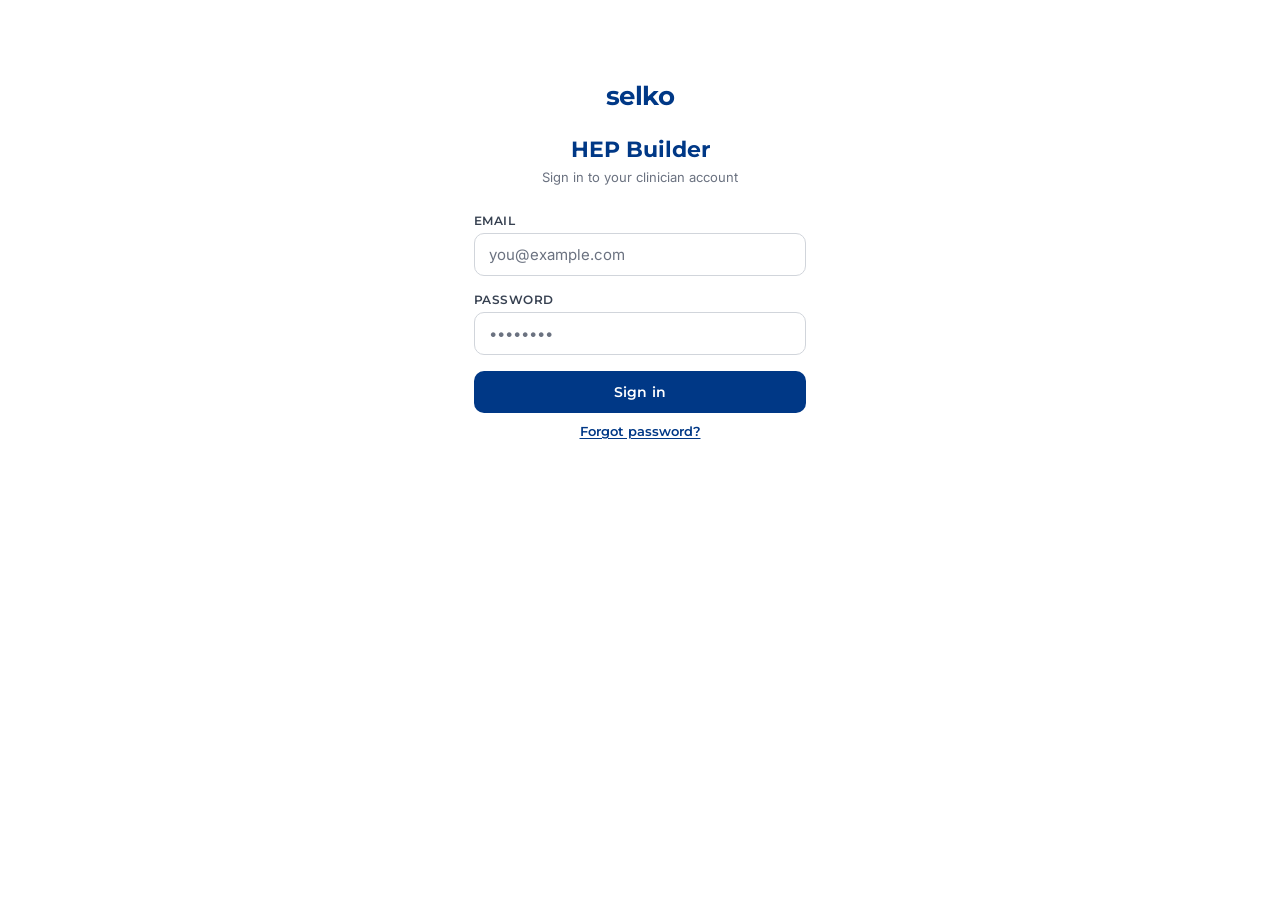
==== commit 2cce1bc5: "Add files via upload" ====
--- a/index.html
+++ b/index.html
@@ -15,14 +15,10 @@
      ════════════════════════════════════════════════════ -->
 <div id="screen-login" class="screen active">
   <div class="login-wrap">
-    <div class="login-logo">
-      <span class="login-wordmark">selko</span>
-    </div>
+    <div class="login-logo"><span class="login-wordmark">selko</span></div>
     <h1 class="login-title">HEP Builder</h1>
     <p class="login-sub">Sign in to your clinician account</p>
-
     <div id="login-error" class="alert alert-error hidden"></div>
-
     <div class="form-group">
       <label class="form-label" for="login-email">Email</label>
       <input class="form-input" type="email" id="login-email" placeholder="you@example.com" autocomplete="email">
@@ -31,7 +27,6 @@
       <label class="form-label" for="login-password">Password</label>
       <input class="form-input" type="password" id="login-password" placeholder="••••••••" autocomplete="current-password">
     </div>
-
     <button class="btn btn-primary btn-full" id="btn-login">Sign in</button>
     <button class="btn-link" id="btn-forgot">Forgot password?</button>
   </div>
@@ -42,19 +37,14 @@
      ════════════════════════════════════════════════════ -->
 <div id="screen-forgot" class="screen">
   <div class="login-wrap">
-    <div class="login-logo">
-      <span class="login-wordmark">selko</span>
-    </div>
+    <div class="login-logo"><span class="login-wordmark">selko</span></div>
     <h1 class="login-title">Reset password</h1>
     <p class="login-sub">Enter your email and we'll send you a reset link</p>
-
     <div id="forgot-msg" class="alert hidden"></div>
-
     <div class="form-group">
       <label class="form-label" for="forgot-email">Email</label>
       <input class="form-input" type="email" id="forgot-email" placeholder="you@example.com">
     </div>
-
     <button class="btn btn-primary btn-full" id="btn-send-reset">Send reset link</button>
     <button class="btn-link" id="btn-back-login">Back to sign in</button>
   </div>
@@ -62,21 +52,13 @@
 
 <!-- ════════════════════════════════════════════════════
      SCREEN: SET NEW PASSWORD
-     Shown when a password-recovery link is clicked — the
-     link logs the user in via a temporary Supabase session,
-     and this screen is what actually makes them set a new
-     password before they can reach the app.
      ════════════════════════════════════════════════════ -->
 <div id="screen-new-password" class="screen">
   <div class="login-wrap">
-    <div class="login-logo">
-      <span class="login-wordmark">selko</span>
-    </div>
+    <div class="login-logo"><span class="login-wordmark">selko</span></div>
     <h1 class="login-title">Set a new password</h1>
     <p class="login-sub">Choose a new password for your account</p>
-
     <div id="new-password-msg" class="alert hidden"></div>
-
     <div class="form-group">
       <label class="form-label" for="new-password">New password</label>
       <input class="form-input" type="password" id="new-password" placeholder="At least 8 characters" autocomplete="new-password">
@@ -85,13 +67,12 @@
       <label class="form-label" for="new-password-confirm">Confirm password</label>
       <input class="form-input" type="password" id="new-password-confirm" placeholder="Re-enter password" autocomplete="new-password">
     </div>
-
     <button class="btn btn-primary btn-full" id="btn-set-new-password">Set password</button>
   </div>
 </div>
 
 <!-- ════════════════════════════════════════════════════
-     SHARED HEADER (used on all authenticated screens)
+     SHARED HEADER
      ════════════════════════════════════════════════════ -->
 <header id="app-header" class="app-header hidden">
   <button class="menu-toggle" id="btn-menu" aria-label="Open menu">
@@ -104,8 +85,8 @@
   </div>
 </header>
 
-<!-- Side-drawer nav -->
-<nav id="side-nav" class="side-nav hidden" aria-hidden="true">
+<!-- Side-drawer nav — inert when closed -->
+<nav id="side-nav" class="side-nav hidden" inert aria-hidden="true">
   <div class="nav-overlay" id="nav-overlay"></div>
   <div class="nav-panel">
     <div class="nav-header">
@@ -115,6 +96,7 @@
       <li><button class="nav-item" data-screen="screen-home"><span class="nav-icon-wrap">🏠</span> Home</button></li>
       <li><button class="nav-item" data-screen="screen-exercises"><span class="nav-icon-wrap">🔍</span> Exercises</button></li>
       <li><button class="nav-item" data-screen="screen-programs"><span class="nav-icon-wrap">📋</span> My programs</button></li>
+      <li class="admin-only hidden"><button class="nav-item" data-screen="screen-admin"><span class="nav-icon-wrap">⚙️</span> Admin</button></li>
       <li><button class="nav-item" id="btn-logout"><span class="nav-icon-wrap">🚪</span> Log out</button></li>
     </ul>
     <div class="nav-user" id="nav-user-email"></div>
@@ -129,7 +111,6 @@
     <h1 class="home-heading">Welcome to HEP Builder</h1>
     <p class="home-sub">by Selko</p>
     <p class="home-desc">Build your patient's personalized exercise program in minutes — right at the bedside.</p>
-
     <div class="quick-cards">
       <button class="quick-card" data-screen="screen-exercises">
         <div class="quick-card-icon">🔍</div>
@@ -140,7 +121,6 @@
         <div class="quick-card-label">My programs</div>
       </button>
     </div>
-
     <button class="btn btn-primary btn-full current-program-btn" id="btn-view-current-home">
       <span>📌 View current program</span>
       <span class="badge" id="badge-home">0</span>
@@ -149,7 +129,7 @@
 </div>
 
 <!-- ════════════════════════════════════════════════════
-     SCREEN: EXERCISES (library + search)
+     SCREEN: EXERCISES
      ════════════════════════════════════════════════════ -->
 <div id="screen-exercises" class="screen app-screen hidden">
   <div class="screen-body">
@@ -158,61 +138,60 @@
       <input class="search-input" type="text" id="exercise-search" placeholder="Search by exercise, body part, or movement…" autocomplete="off">
       <button class="search-clear hidden" id="btn-search-clear">✕</button>
     </div>
-
-    <div class="exercise-grid" id="exercise-grid">
-      <!-- populated by JS -->
-    </div>
-  </div>
-
-  <!-- floating current program button -->
+    <button class="btn btn-secondary btn-full admin-only hidden" id="btn-open-add-exercise" style="margin-bottom:14px;">
+      ＋ Add new exercise
+    </button>
+    <div class="exercise-grid" id="exercise-grid"></div>
+  </div>
+
+  <!-- Float bar — two buttons: view current + save -->
   <div class="float-bar">
-    <button class="btn btn-primary btn-full current-program-btn" id="btn-view-current-ex">
-      <span>📌 View current program</span>
+    <button class="btn btn-primary current-program-btn" id="btn-view-current-ex">
+      <span>📌 View</span>
       <span class="badge" id="badge-ex">0</span>
     </button>
-  </div>
-
-  <!-- exercise action popup -->
-  <div id="exercise-popup" class="popup-overlay hidden" role="dialog" aria-modal="true" aria-label="Add exercise">
+    <button class="save-program-btn" id="btn-save-program">
+      💾 Save program
+    </button>
+  </div>
+
+  <!-- Exercise action popup -->
+  <div id="exercise-popup" class="popup-overlay hidden" role="dialog" aria-modal="true" aria-label="Exercise options">
     <div class="popup-card" id="exercise-popup-card">
       <h3 class="popup-title" id="popup-ex-name"></h3>
       <button class="popup-btn" id="btn-add-current">Add to current program</button>
+      <button class="popup-btn hidden" id="btn-remove-from-current"
+        style="color:var(--danger);border-color:var(--danger-border);">
+        Remove from current program
+      </button>
       <button class="popup-btn" id="btn-add-previous">Add to previous program</button>
       <p class="popup-hint">Tap anywhere outside to dismiss</p>
     </div>
   </div>
 
-  <!-- add to previous program — program picker -->
+  <!-- Add to previous — program picker -->
   <div id="prev-picker-overlay" class="popup-overlay hidden" role="dialog" aria-modal="true" aria-label="Select program">
     <div class="popup-card">
       <h3 class="popup-title">Select a program</h3>
-      <div id="prev-program-list" class="prev-list">
-        <!-- populated by JS -->
-      </div>
+      <div id="prev-program-list" class="prev-list"></div>
       <button class="btn-link" id="btn-prev-cancel">Cancel</button>
     </div>
   </div>
 </div>
 
 <!-- ════════════════════════════════════════════════════
-     SCREEN: CURRENT PROGRAM (in-session build)
+     SCREEN: CURRENT PROGRAM
      ════════════════════════════════════════════════════ -->
 <div id="screen-current" class="screen app-screen hidden">
   <div class="screen-body">
     <button class="back-btn" id="btn-back-from-current">← Back to exercises</button>
     <p class="screen-hint" id="current-hint">0 exercises selected this session. Adjust parameters below.</p>
-
-    <div id="current-list" class="exercise-list">
-      <!-- populated by JS -->
-    </div>
-
+    <div id="current-list" class="exercise-list"></div>
     <div id="current-empty" class="empty-state hidden">
       <div class="empty-icon">📋</div>
       <p>No exercises added yet.<br>Go back and tap an exercise to add it.</p>
     </div>
-
     <div id="current-send-area" class="hidden">
-      <!-- Program name (required before sending) -->
       <div class="form-group">
         <label class="form-label" for="current-program-name">Program name</label>
         <input class="form-input" type="text" id="current-program-name" placeholder="Do not use patient identifying information">
@@ -221,7 +200,7 @@
     </div>
   </div>
 
-  <!-- less than 3 exercises warning -->
+  <!-- < 3 exercises warning -->
   <div id="few-ex-modal" class="modal-overlay hidden" role="dialog">
     <div class="modal-card">
       <p>This program has fewer than 3 exercises. Are you sure it's complete?</p>
@@ -250,18 +229,12 @@
 </div>
 
 <!-- ════════════════════════════════════════════════════
-     SCREEN: MY PROGRAMS (list)
+     SCREEN: MY PROGRAMS
      ════════════════════════════════════════════════════ -->
 <div id="screen-programs" class="screen app-screen hidden">
   <div class="screen-body">
-    <div class="hipaa-notice">
-      ⚠️ Do not use any identifying information for your clients!
-    </div>
-
-    <div id="programs-list" class="programs-list">
-      <!-- populated by JS -->
-    </div>
-
+    <div class="hipaa-notice">⚠️ Do not use any identifying information for your clients!</div>
+    <div id="programs-list" class="programs-list"></div>
     <div id="programs-empty" class="empty-state hidden">
       <div class="empty-icon">📋</div>
       <p>No programs yet.<br>Go to Exercises to build your first program.</p>
@@ -271,25 +244,47 @@
 </div>
 
 <!-- ════════════════════════════════════════════════════
+     SCREEN: ADMIN
+     ════════════════════════════════════════════════════ -->
+<div id="screen-admin" class="screen app-screen hidden">
+  <div class="screen-body no-float">
+    <h2 class="detail-program-name">Admin</h2>
+    <p class="screen-hint" style="margin-bottom:10px;">Exercise library</p>
+    <button class="btn btn-primary btn-full" id="btn-open-add-exercise-admin" style="margin-bottom:18px;">
+      ＋ Add new exercise
+    </button>
+    <div id="admin-custom-ex-list" class="programs-list" style="margin-bottom:28px;"></div>
+    <div id="admin-custom-ex-empty" class="empty-state hidden" style="margin-bottom:28px;">
+      <div class="empty-icon">🏋️</div>
+      <p>No custom exercises added yet.</p>
+    </div>
+    <hr style="border:none;border-top:1px solid var(--border);margin-bottom:24px;">
+    <p class="screen-hint" style="margin-bottom:10px;">Clinician accounts</p>
+    <button class="btn btn-primary btn-full" id="btn-open-invite-user" style="margin-bottom:18px;">
+      ＋ Add new user
+    </button>
+    <div id="admin-user-list" class="programs-list"></div>
+    <div id="admin-user-empty" class="empty-state hidden">
+      <div class="empty-icon">👤</div>
+      <p>No clinicians found.</p>
+    </div>
+  </div>
+</div>
+
+<!-- ════════════════════════════════════════════════════
      SCREEN: INDIVIDUAL PROGRAM VIEW
      ════════════════════════════════════════════════════ -->
 <div id="screen-program-detail" class="screen app-screen hidden">
-  <div class="screen-body">
+  <div class="screen-body no-float">
     <button class="back-btn" id="btn-back-from-detail">← Back to my programs</button>
     <h2 class="detail-program-name" id="detail-program-name"></h2>
-
-    <div id="detail-list" class="exercise-list">
-      <!-- populated by JS -->
-    </div>
-
+    <div id="detail-list" class="exercise-list"></div>
     <div class="detail-actions">
       <button class="btn btn-primary" id="btn-send-saved">📤 Send to patient</button>
       <button class="btn btn-secondary" id="btn-resend-code">🔁 Resend code</button>
       <button class="btn btn-danger" id="btn-delete-program">🗑 Delete program</button>
     </div>
   </div>
-
-  <!-- Delete confirmation -->
   <div id="delete-modal" class="modal-overlay hidden" role="dialog">
     <div class="modal-card">
       <p>Are you sure you want to delete <strong id="delete-program-name"></strong>?</p>
@@ -299,8 +294,6 @@
       </div>
     </div>
   </div>
-
-  <!-- Resend phone modal -->
   <div id="resend-modal" class="modal-overlay hidden" role="dialog">
     <div class="modal-card">
       <h3 class="modal-title">Resend access code</h3>
@@ -317,28 +310,99 @@
 </div>
 
 <!-- ════════════════════════════════════════════════════
-     SCREEN: PATIENT VIEW (public — no login required)
+     SAVE PROGRAM MODAL (top-level)
+     Prompts for a name then saves without sending to patient
+     ════════════════════════════════════════════════════ -->
+<div id="save-program-modal" class="modal-overlay hidden" role="dialog" aria-modal="true" aria-label="Save program">
+  <div class="modal-card">
+    <h3 class="modal-title">💾 Save program</h3>
+    <p style="font-size:13px;color:var(--text-muted);margin-bottom:16px;line-height:1.5;">
+      Name this program and save it to My Programs. You can send it to a patient later.
+    </p>
+    <div id="save-program-msg" class="alert hidden"></div>
+    <div class="form-group">
+      <label class="form-label" for="save-program-name">Program name</label>
+      <input class="form-input" type="text" id="save-program-name"
+        placeholder="Do not use patient identifying information">
+    </div>
+    <div class="modal-actions">
+      <button class="btn btn-primary" id="btn-confirm-save-program">Save</button>
+      <button class="btn btn-secondary" id="btn-cancel-save-program">Cancel</button>
+    </div>
+  </div>
+</div>
+
+<!-- ════════════════════════════════════════════════════
+     ADD NEW EXERCISE MODAL (top-level)
+     ════════════════════════════════════════════════════ -->
+<div id="add-exercise-modal" class="modal-overlay hidden" role="dialog" aria-modal="true" aria-label="Add new exercise">
+  <div class="modal-card">
+    <h3 class="modal-title">Add new exercise</h3>
+    <div id="add-exercise-msg" class="alert hidden"></div>
+    <div class="form-group">
+      <label class="form-label" for="new-ex-name">Exercise name</label>
+      <input class="form-input" type="text" id="new-ex-name" placeholder="e.g. Wall Slide">
+    </div>
+    <div class="form-group">
+      <label class="form-label" for="new-ex-instructions">Instructions</label>
+      <textarea class="form-input" id="new-ex-instructions" rows="4" placeholder="Step-by-step, written for the patient to follow at home…"></textarea>
+    </div>
+    <div class="form-group">
+      <label class="form-label" for="new-ex-keywords">Search keywords (comma separated, optional)</label>
+      <input class="form-input" type="text" id="new-ex-keywords" placeholder="shoulder, rotator cuff, standing">
+    </div>
+    <div class="form-group">
+      <label class="form-label" for="new-ex-photo">Photo (optional)</label>
+      <input type="file" accept="image/*" id="new-ex-photo">
+    </div>
+    <div class="modal-actions">
+      <button class="btn btn-primary" id="btn-save-new-exercise">Save exercise</button>
+      <button class="btn btn-secondary" id="btn-cancel-new-exercise">Cancel</button>
+    </div>
+  </div>
+</div>
+
+<!-- ════════════════════════════════════════════════════
+     INVITE USER MODAL (top-level)
+     ════════════════════════════════════════════════════ -->
+<div id="invite-user-modal" class="modal-overlay hidden" role="dialog" aria-modal="true" aria-label="Add new user">
+  <div class="modal-card">
+    <h3 class="modal-title">Add new user</h3>
+    <p style="font-size:13px;color:var(--text-muted);margin-bottom:16px;line-height:1.5;">
+      The new clinician will receive an email with a link to set up their account and password.
+    </p>
+    <div id="invite-user-msg" class="alert hidden"></div>
+    <div class="form-group">
+      <label class="form-label" for="invite-name">Full name</label>
+      <input class="form-input" type="text" id="invite-name" placeholder="e.g. Jane Smith">
+    </div>
+    <div class="form-group">
+      <label class="form-label" for="invite-email">Email address</label>
+      <input class="form-input" type="email" id="invite-email" placeholder="jane@example.com">
+    </div>
+    <div class="modal-actions">
+      <button class="btn btn-primary" id="btn-confirm-invite">Send invite</button>
+      <button class="btn btn-secondary" id="btn-cancel-invite">Cancel</button>
+    </div>
+  </div>
+</div>
+
+<!-- ════════════════════════════════════════════════════
+     PATIENT SCREENS
      ════════════════════════════════════════════════════ -->
 <div id="screen-patient-entry" class="screen hidden">
   <div class="patient-wrap">
-    <div class="patient-logo">
-      <span class="login-wordmark">selko</span>
-    </div>
+    <div class="patient-logo"><span class="login-wordmark">selko</span></div>
     <h1 class="patient-title">Your exercise program</h1>
     <p class="patient-sub">Enter the 4-digit code from your text message</p>
-
     <div id="patient-error" class="alert alert-error hidden"></div>
-
     <div class="code-inputs" id="code-inputs">
       <input class="code-digit" type="text" inputmode="numeric" maxlength="1" aria-label="Digit 1">
       <input class="code-digit" type="text" inputmode="numeric" maxlength="1" aria-label="Digit 2">
       <input class="code-digit" type="text" inputmode="numeric" maxlength="1" aria-label="Digit 3">
       <input class="code-digit" type="text" inputmode="numeric" maxlength="1" aria-label="Digit 4">
     </div>
-
     <button class="btn btn-primary btn-full" id="btn-patient-submit">View my program</button>
-
-    <!-- EN / ES toggle -->
     <div class="lang-toggle">
       <button class="lang-btn active" data-lang="en" id="btn-lang-en">EN</button>
       <span class="lang-sep">|</span>
@@ -347,78 +411,51 @@
   </div>
 </div>
 
-<!-- Patient welcome (after code entry) -->
 <div id="screen-patient-home" class="screen hidden">
   <div class="patient-wrap">
-    <div class="patient-logo">
-      <span class="login-wordmark">selko</span>
-    </div>
+    <div class="patient-logo"><span class="login-wordmark">selko</span></div>
     <h1 class="patient-title" id="pt-welcome-title">Welcome!</h1>
     <p class="patient-sub" id="pt-welcome-sub">Your personalized exercise program is ready.</p>
-
-    <button class="btn btn-primary btn-full" id="btn-patient-view-program">
-      View my program
-    </button>
-
-    <!-- EN / ES toggle -->
+    <button class="btn btn-primary btn-full" id="btn-patient-view-program">View my program</button>
     <div class="lang-toggle">
       <button class="lang-btn active" data-lang="en" id="btn-lang-en2">EN</button>
       <span class="lang-sep">|</span>
       <button class="lang-btn" data-lang="es" id="btn-lang-es2">ES</button>
     </div>
-
     <p class="patient-footer" id="pt-footer">Reach out to your provider with any questions or concerns.</p>
   </div>
 </div>
 
-<!-- Patient exercise list -->
 <div id="screen-patient-list" class="screen hidden">
   <div class="screen-body patient-screen">
     <button class="back-btn" id="btn-patient-back-home">← Back</button>
     <h2 class="detail-program-name" id="pt-list-title">My exercises</h2>
-
-    <div id="patient-exercise-grid" class="exercise-grid patient-grid">
-      <!-- populated by JS -->
-    </div>
-
+    <div id="patient-exercise-grid" class="exercise-grid patient-grid"></div>
     <p class="patient-footer" id="pt-footer2">Reach out to your provider with any questions or concerns.</p>
   </div>
 </div>
 
-<!-- Patient individual exercise -->
 <div id="screen-patient-exercise" class="screen hidden">
   <div class="screen-body patient-screen">
     <button class="back-btn" id="btn-patient-back-list">← Back to exercises</button>
-
     <h2 class="detail-program-name" id="pt-ex-name"></h2>
-
     <img class="pt-ex-img" id="pt-ex-img" src="" alt="">
-
     <div id="pt-ex-video-wrap" class="hidden">
       <video class="pt-ex-video" id="pt-ex-video" controls playsinline></video>
     </div>
-
     <div class="pt-params" id="pt-params"></div>
-
+    <div class="pt-instructions" id="pt-instructions"></div>
     <div class="pt-comments" id="pt-comments"></div>
-
-    <button class="btn-complete" id="btn-complete">
-      ✓ Mark as done
-    </button>
+    <button class="btn-complete" id="btn-complete">✓ Mark as done</button>
     <p class="complete-done hidden" id="complete-done">✓ Completed today</p>
-
     <p class="patient-footer" id="pt-footer3">Reach out to your provider with any questions or concerns.</p>
   </div>
 </div>
 
-<!-- ════════════════════════════════════════════════════
-     TOAST notification
-     ════════════════════════════════════════════════════ -->
+<!-- Toast -->
 <div id="toast" class="toast hidden" role="status" aria-live="polite"></div>
 
-<!-- ════════════════════════════════════════════════════
-     SCRIPTS
-     ════════════════════════════════════════════════════ -->
+<!-- Scripts -->
 <script src="https://cdn.jsdelivr.net/npm/@supabase/supabase-js@2"></script>
 <script src="https://cdn.jsdelivr.net/npm/sortablejs@1.15.2/Sortable.min.js"></script>
 <script src="selko-hep-data.js"></script>
--- a/selko-hep-styles.css
+++ b/selko-hep-styles.css
@@ -1,37 +1,64 @@
 /* ═══════════════════════════════════════════════════════════════
-   SELKO HEP BUILDER — Stylesheet
+   SELKO HEP BUILDER — Stylesheet v2
    Fonts: Montserrat (headings/buttons/nav) + Inter (body/labels)
-   Palette:
-     --teal-dark:  #154C47  primary, nav, buttons
-     --orange-red: #F44B1A  destructive actions
-     --amber:      #F7941D  badges, highlights
-     --teal-light: #47B9B7  accents, tags, secondary text
-     --white:      #ffffff
+
+   Selko brand palette (extracted from logo):
+     --selko-navy:      #003886  deep navy blue (primary)
+     --selko-navy-mid:  #0a4fa0  mid navy (hover states)
+     --selko-teal:      #23c3bd  bright teal (accent, links)
+     --selko-teal-light:#a4e4e3  pale teal (backgrounds, tags)
+     --selko-teal-mid:  #05aca8  saturated teal (badges)
+     --white:           #ffffff
+
+   Header gradient: navy left → teal right (matches Selko S-mark)
    ═══════════════════════════════════════════════════════════════ */
 
 /* ── Reset & base ─────────────────────────────────────────────── */
 *, *::before, *::after { box-sizing: border-box; margin: 0; padding: 0; }
 
 :root {
-  --teal-dark:   #154C47;
-  --teal-mid:    #1a6059;
-  --teal-light:  #47B9B7;
-  --teal-bg:     #e8f4f3;
-  --orange-red:  #F44B1A;
-  --orange-dark: #d43a10;
-  --amber:       #F7941D;
-  --amber-dark:  #d97e0f;
+  /* Selko brand */
+  --selko-navy:       #003886;
+  --selko-navy-mid:   #0a4fa0;
+  --selko-navy-dark:  #002a66;
+  --selko-teal:       #23c3bd;
+  --selko-teal-mid:   #05aca8;
+  --selko-teal-light: #a4e4e3;
+  --selko-teal-bg:    #e8f9f9;
+
+  /* Semantic aliases */
+  --primary:     var(--selko-navy);
+  --primary-mid: var(--selko-navy-mid);
+  --accent:      var(--selko-teal);
+  --accent-mid:  var(--selko-teal-mid);
+  --accent-light:var(--selko-teal-light);
+  --accent-bg:   var(--selko-teal-bg);
+
+  /* Danger (keep recognisable red for destructive actions) */
+  --danger:        #c0392b;
+  --danger-bg:     #fff0ee;
+  --danger-border: #f5b7b1;
+  --orange-red:    #c0392b;
+
+  /* Neutrals */
   --white:       #ffffff;
   --bg:          #ffffff;
-  --surface:     #f7f8f8;
+  --surface:     #f7f8f9;
   --border:      #e5e7eb;
   --border-mid:  #d1d5db;
   --text:        #111827;
   --text-mid:    #374151;
   --text-muted:  #6b7280;
-  --danger:      #F44B1A;
-  --danger-bg:   #fff0ed;
-  --danger-border: #fbc8bb;
+
+  /* Badge color — use teal instead of amber */
+  --badge-bg:    var(--selko-teal);
+  --badge-text:  #ffffff;
+
+  /* Compliance badge — slightly darker teal so it pops */
+  --compliance-bg:   var(--selko-teal-mid);
+  --compliance-text: #ffffff;
+
+  /* Radii / shadows */
   --radius-sm:   6px;
   --radius:      10px;
   --radius-lg:   14px;
@@ -39,8 +66,12 @@
   --shadow-sm:   0 1px 3px rgba(0,0,0,0.08);
   --shadow:      0 2px 10px rgba(0,0,0,0.10);
   --shadow-lg:   0 8px 32px rgba(0,0,0,0.16);
+
+  /* Layout */
   --header-h:    60px;
-  --float-h:     72px;
+  --float-h:     80px;   /* taller now — two buttons in float bar */
+
+  /* Typography */
   --font-head:   'Montserrat', sans-serif;
   --font-body:   'Inter', sans-serif;
 }
@@ -63,19 +94,14 @@
 /* ── Screens ──────────────────────────────────────────────────── */
 .screen { display: none; }
 .screen.active { display: flex; flex-direction: column; min-height: 100vh; }
-
-/* authenticated screens sit below the fixed header */
-.app-screen.active {
-  padding-top: var(--header-h);
-  min-height: 100vh;
-}
-
-/* ── Gradient header ──────────────────────────────────────────── */
+.app-screen.active { padding-top: var(--header-h); min-height: 100vh; }
+
+/* ── Header — Selko gradient: navy left → teal right ─────────── */
 .app-header {
   position: fixed;
   top: 0; left: 0; right: 0;
   height: var(--header-h);
-  background: linear-gradient(to right, #154C47 0%, #F7941D 68%, #F44B1A 100%);
+  background: linear-gradient(to right, #003886 0%, #0a7aaf 55%, #23c3bd 100%);
   display: flex;
   align-items: center;
   justify-content: space-between;
@@ -105,7 +131,7 @@
   border-radius: 2px;
 }
 
-/* logo cluster — right side toward the orange */
+/* Logo cluster — right side toward the teal */
 .header-logo-cluster {
   display: flex;
   align-items: center;
@@ -113,8 +139,7 @@
 }
 
 .header-icon {
-  height: 32px;
-  width: 32px;
+  height: 32px; width: 32px;
   object-fit: contain;
   background: rgba(255,255,255,0.14);
   border-radius: var(--radius-sm);
@@ -125,19 +150,18 @@
   font-family: var(--font-head);
   font-size: 21px;
   font-weight: 700;
-  color: #0e2a5e;
+  color: #ffffff;
   letter-spacing: -0.5px;
-  text-shadow: 0 1px 3px rgba(255,255,255,0.55);
-}
-
-/* ── Side nav drawer ──────────────────────────────────────────── */
+  text-shadow: 0 1px 4px rgba(0,0,0,0.25);
+}
+
+/* ── Side nav ─────────────────────────────────────────────────── */
 .side-nav {
   position: fixed;
   inset: 0;
   z-index: 300;
   display: none;
 }
-
 .side-nav.open { display: block; }
 
 .nav-overlay {
@@ -157,11 +181,10 @@
   transform: translateX(-100%);
   transition: transform 0.25s ease;
 }
-
 .side-nav.open .nav-panel { transform: translateX(0); }
 
 .nav-header {
-  background: linear-gradient(to right, #154C47 0%, #F7941D 68%, #F44B1A 100%);
+  background: linear-gradient(to right, #003886 0%, #0a7aaf 55%, #23c3bd 100%);
   height: var(--header-h);
   display: flex;
   align-items: center;
@@ -170,8 +193,7 @@
 }
 
 .nav-icon {
-  height: 30px;
-  width: 30px;
+  height: 30px; width: 30px;
   object-fit: contain;
   background: rgba(255,255,255,0.15);
   border-radius: 6px;
@@ -182,8 +204,8 @@
   font-family: var(--font-head);
   font-size: 20px;
   font-weight: 700;
-  color: #0e2a5e;
-  text-shadow: 0 1px 3px rgba(255,255,255,0.5);
+  color: #ffffff;
+  text-shadow: 0 1px 3px rgba(0,0,0,0.2);
 }
 
 .nav-list { padding: 12px 0; flex: 1; }
@@ -201,13 +223,11 @@
   text-align: left;
   transition: background 0.12s;
 }
-
 .nav-item:hover, .nav-item:focus {
-  background: var(--teal-bg);
-  color: var(--teal-dark);
+  background: var(--accent-bg);
+  color: var(--selko-navy);
   outline: none;
 }
-
 .nav-icon-wrap { font-size: 17px; }
 
 .nav-user {
@@ -217,27 +237,29 @@
   border-top: 1px solid var(--border);
 }
 
-/* ── Screen body / scroll area ────────────────────────────────── */
+/* ── Screen body ──────────────────────────────────────────────── */
 .screen-body {
   flex: 1;
   overflow-y: auto;
   padding: 16px 16px calc(var(--float-h) + 20px);
 }
-
-/* screens with no floating button */
 .screen-body.no-float { padding-bottom: 24px; }
 
-/* ── Floating action bar (current program button) ─────────────── */
+/* ── Float bar — two buttons side by side on exercises screen ─── */
 .float-bar {
   position: fixed;
   bottom: 0; left: 0; right: 0;
-  padding: 12px 16px;
+  padding: 10px 16px 12px;
   background: var(--white);
   border-top: 1px solid var(--border);
   z-index: 100;
-}
-
-/* ── LOGIN / PATIENT SCREENS (centered card layout) ──────────── */
+  display: flex;
+  gap: 10px;
+}
+
+.float-bar .btn { flex: 1; }
+
+/* ── Login / patient wrap ─────────────────────────────────────── */
 .login-wrap, .patient-wrap {
   max-width: 380px;
   width: 100%;
@@ -257,11 +279,12 @@
 }
 
 .login-icon { height: 38px; width: 38px; object-fit: contain; }
+
 .login-wordmark, .patient-logo .login-wordmark {
   font-family: var(--font-head);
   font-size: 26px;
   font-weight: 700;
-  color: var(--teal-dark);
+  color: var(--selko-navy);
   letter-spacing: -0.5px;
 }
 
@@ -269,7 +292,7 @@
   font-family: var(--font-head);
   font-size: 22px;
   font-weight: 700;
-  color: var(--teal-dark);
+  color: var(--selko-navy);
   text-align: center;
   margin-bottom: 6px;
 }
@@ -291,10 +314,7 @@
 }
 
 /* ── Forms ────────────────────────────────────────────────────── */
-.form-group {
-  width: 100%;
-  margin-bottom: 16px;
-}
+.form-group { width: 100%; margin-bottom: 16px; }
 
 .form-label {
   display: block;
@@ -318,12 +338,10 @@
   transition: border-color 0.15s, box-shadow 0.15s;
   outline: none;
 }
-
 .form-input:focus {
-  border-color: var(--teal-dark);
-  box-shadow: 0 0 0 3px rgba(21,76,71,0.10);
-}
-
+  border-color: var(--selko-navy);
+  box-shadow: 0 0 0 3px rgba(0,56,134,0.10);
+}
 .form-input::placeholder { color: var(--text-muted); }
 
 /* ── Buttons ──────────────────────────────────────────────────── */
@@ -338,25 +356,25 @@
   font-size: 14px;
   font-weight: 600;
   letter-spacing: .02em;
-  transition: background 0.14s, transform 0.1s, box-shadow 0.14s;
+  transition: background 0.14s, transform 0.1s;
   border: none;
   outline: none;
 }
-
 .btn:active { transform: scale(0.97); }
 
 .btn-primary {
-  background: var(--teal-dark);
+  background: var(--selko-navy);
   color: var(--white);
 }
-.btn-primary:hover { background: var(--teal-mid); }
-
+.btn-primary:hover { background: var(--selko-navy-mid); }
+
+/* Secondary — teal outline style */
 .btn-secondary {
-  background: var(--surface);
-  color: var(--text);
-  border: 1.5px solid var(--border-mid);
-}
-.btn-secondary:hover { background: var(--teal-bg); color: var(--teal-dark); }
+  background: var(--accent-bg);
+  color: var(--selko-navy);
+  border: 1.5px solid var(--accent-light);
+}
+.btn-secondary:hover { background: var(--accent-light); }
 
 .btn-danger {
   background: var(--danger-bg);
@@ -369,7 +387,7 @@
 
 .btn-link {
   background: none;
-  color: var(--teal-dark);
+  color: var(--selko-navy);
   font-size: 13px;
   font-weight: 600;
   font-family: var(--font-head);
@@ -379,22 +397,39 @@
   text-decoration: underline;
   text-underline-offset: 2px;
 }
-
-.btn-link:hover { color: var(--teal-mid); }
-
-/* current program floating button */
+.btn-link:hover { color: var(--selko-navy-mid); }
+
+/* Current program / save buttons in float bar */
 .current-program-btn {
   display: flex;
   align-items: center;
   justify-content: space-between;
-  padding: 13px 16px;
-  border-radius: var(--radius);
-  font-size: 14px;
-}
+  padding: 11px 14px;
+  border-radius: var(--radius);
+  font-size: 13px;
+}
+
+/* Save program button — teal outlined variant */
+.save-program-btn {
+  display: flex;
+  align-items: center;
+  justify-content: center;
+  gap: 6px;
+  padding: 11px 14px;
+  border-radius: var(--radius);
+  font-size: 13px;
+  font-family: var(--font-head);
+  font-weight: 600;
+  background: var(--white);
+  color: var(--selko-navy);
+  border: 1.5px solid var(--selko-navy);
+  transition: background 0.14s;
+}
+.save-program-btn:hover { background: var(--accent-bg); }
 
 /* ── Badge ────────────────────────────────────────────────────── */
 .badge {
-  background: var(--amber);
+  background: var(--selko-teal);
   color: var(--white);
   border-radius: 50%;
   min-width: 24px;
@@ -407,7 +442,6 @@
   justify-content: center;
   padding: 0 4px;
 }
-
 .badge[data-count="0"] { opacity: 0.5; }
 
 /* ── Alerts ───────────────────────────────────────────────────── */
@@ -419,24 +453,22 @@
   margin-bottom: 16px;
   line-height: 1.5;
 }
-
 .alert-error {
   background: var(--danger-bg);
   color: var(--danger);
   border: 1px solid var(--danger-border);
 }
-
 .alert-success {
-  background: #f0fdf4;
-  color: #15803d;
-  border: 1px solid #bbf7d0;
+  background: #eaf7f7;
+  color: #0a6e6a;
+  border: 1px solid var(--accent-light);
 }
 
 /* ── HIPAA notice ─────────────────────────────────────────────── */
 .hipaa-notice {
-  background: #fff0ed;
-  color: #b91c1c;
-  border: 1px solid #fca5a5;
+  background: #fff8e1;
+  color: #7a5c00;
+  border: 1px solid #ffe082;
   border-radius: var(--radius);
   padding: 10px 14px;
   font-family: var(--font-head);
@@ -458,9 +490,7 @@
   top: var(--header-h);
   z-index: 50;
 }
-
 .search-icon { font-size: 18px; flex-shrink: 0; }
-
 .search-input {
   flex: 1;
   border: 1.5px solid var(--border-mid);
@@ -472,19 +502,8 @@
   outline: none;
   transition: border-color 0.15s;
 }
-
-.search-input:focus {
-  border-color: var(--teal-dark);
-  background: var(--white);
-}
-
-.search-clear {
-  font-size: 14px;
-  color: var(--text-muted);
-  padding: 4px 6px;
-  border-radius: var(--radius-sm);
-}
-
+.search-input:focus { border-color: var(--selko-navy); background: var(--white); }
+.search-clear { font-size: 14px; color: var(--text-muted); padding: 4px 6px; border-radius: var(--radius-sm); }
 .search-clear:hover { background: var(--surface); }
 
 /* ── Exercise grid ────────────────────────────────────────────── */
@@ -504,9 +523,8 @@
   transition: border-color 0.15s, box-shadow 0.15s;
   position: relative;
 }
-
-.ex-card:hover { border-color: var(--teal-light); box-shadow: var(--shadow); }
-.ex-card.selected { border-color: var(--teal-dark); border-width: 2px; }
+.ex-card:hover { border-color: var(--selko-teal); box-shadow: var(--shadow); }
+.ex-card.selected { border-color: var(--selko-navy); border-width: 2px; }
 
 .ex-card-img {
   width: 100%;
@@ -515,18 +533,16 @@
   background: var(--surface);
   display: block;
 }
-
 .ex-card-img-placeholder {
   width: 100%;
   aspect-ratio: 4/3;
-  background: var(--teal-bg);
+  background: var(--accent-bg);
   display: flex;
   align-items: center;
   justify-content: center;
   font-size: 26px;
-  color: var(--teal-light);
-}
-
+  color: var(--selko-teal);
+}
 .ex-card-label {
   padding: 7px 8px 8px;
   font-family: var(--font-head);
@@ -537,50 +553,43 @@
   text-align: center;
 }
 
-/* selected checkmark badge */
+/* Selected checkmark */
 .ex-card-check {
   position: absolute;
-  top: 6px;
-  right: 6px;
-  background: var(--teal-dark);
+  top: 6px; right: 6px;
+  background: var(--selko-navy);
   color: var(--white);
   border-radius: 50%;
-  width: 20px;
-  height: 20px;
+  width: 20px; height: 20px;
   font-size: 11px;
   display: none;
   align-items: center;
   justify-content: center;
   font-weight: 700;
 }
-
 .ex-card.selected .ex-card-check { display: flex; }
 
-/* patient completion badge */
+/* Patient completion badge */
 .ex-card-done {
   position: absolute;
-  top: 6px;
-  right: 6px;
+  top: 6px; right: 6px;
   background: #16a34a;
   color: var(--white);
   border-radius: 50%;
-  width: 22px;
-  height: 22px;
+  width: 22px; height: 22px;
   font-size: 13px;
   display: none;
   align-items: center;
   justify-content: center;
 }
-
 .ex-card.done .ex-card-done { display: flex; }
 
-/* compliance badge on program list item */
+/* Compliance badge on program list */
 .compliance-badge {
-  background: var(--amber);
+  background: var(--selko-teal-mid);
   color: var(--white);
   border-radius: 50%;
-  min-width: 26px;
-  height: 26px;
+  min-width: 26px; height: 26px;
   font-size: 13px;
   font-weight: 700;
   font-family: var(--font-head);
@@ -602,7 +611,6 @@
   justify-content: center;
   padding: 20px;
 }
-
 .popup-card {
   background: var(--white);
   border-radius: var(--radius-lg);
@@ -611,15 +619,13 @@
   max-width: 320px;
   box-shadow: var(--shadow-lg);
 }
-
 .popup-title {
   font-family: var(--font-head);
   font-size: 15px;
   font-weight: 700;
-  color: var(--teal-dark);
+  color: var(--selko-navy);
   margin-bottom: 14px;
 }
-
 .popup-btn {
   display: block;
   width: 100%;
@@ -634,18 +640,11 @@
   margin-bottom: 10px;
   transition: background 0.12s, border-color 0.12s;
 }
-
 .popup-btn:last-of-type { margin-bottom: 0; }
-.popup-btn:hover { background: var(--teal-bg); border-color: var(--teal-light); color: var(--teal-dark); }
-
-.popup-hint {
-  font-size: 11px;
-  color: var(--text-muted);
-  margin-top: 12px;
-  text-align: center;
-}
-
-/* ── Exercise list (current program & detail view) ────────────── */
+.popup-btn:hover { background: var(--accent-bg); border-color: var(--selko-teal); color: var(--selko-navy); }
+.popup-hint { font-size: 11px; color: var(--text-muted); margin-top: 12px; text-align: center; }
+
+/* ── Exercise list (current program & detail) ─────────────────── */
 .exercise-list { display: flex; flex-direction: column; gap: 12px; margin-bottom: 20px; }
 
 .ex-list-item {
@@ -654,50 +653,34 @@
   border-radius: var(--radius-lg);
   overflow: hidden;
 }
-
 .ex-list-item-header {
   display: flex;
   align-items: center;
   gap: 12px;
   padding: 12px 14px;
 }
-
 .ex-list-thumb {
-  width: 56px;
-  height: 56px;
+  width: 56px; height: 56px;
   object-fit: cover;
   border-radius: var(--radius-sm);
   background: var(--surface);
   flex-shrink: 0;
 }
-
 .ex-list-thumb-placeholder {
-  width: 56px;
-  height: 56px;
-  background: var(--teal-bg);
+  width: 56px; height: 56px;
+  background: var(--accent-bg);
   border-radius: var(--radius-sm);
   display: flex;
   align-items: center;
   justify-content: center;
   font-size: 22px;
   flex-shrink: 0;
-  color: var(--teal-light);
-}
-
+  color: var(--selko-teal);
+}
 .ex-list-info { flex: 1; min-width: 0; }
-
-.ex-list-name {
-  font-family: var(--font-head);
-  font-size: 13px;
-  font-weight: 600;
-  color: var(--text);
-  margin-bottom: 3px;
-}
-
-.ex-list-params {
-  font-size: 12px;
-  color: var(--text-muted);
-}
+.ex-list-name { font-family: var(--font-head); font-size: 13px; font-weight: 600; color: var(--text); margin-bottom: 3px; }
+.ex-list-params { font-size: 12px; color: var(--text-muted); }
+.ex-list-stock-instructions { padding: 0 14px 10px; font-size: 12px; color: var(--text-muted); line-height: 1.5; }
 
 .ex-list-remove {
   color: var(--text-muted);
@@ -706,16 +689,9 @@
   border-radius: var(--radius-sm);
   flex-shrink: 0;
 }
-
 .ex-list-remove:hover { background: var(--danger-bg); color: var(--danger); }
 
-/* dropdowns row */
-.ex-list-params-row {
-  display: flex;
-  gap: 8px;
-  padding: 0 14px 12px;
-  flex-wrap: wrap;
-}
+.ex-list-params-row { display: flex; gap: 8px; padding: 0 14px 12px; flex-wrap: wrap; }
 
 .param-select {
   flex: 1;
@@ -728,14 +704,9 @@
   background: var(--surface);
   outline: none;
 }
-
-.param-select:focus { border-color: var(--teal-dark); }
-
-/* comment box */
-.ex-list-comment {
-  padding: 0 14px 12px;
-}
-
+.param-select:focus { border-color: var(--selko-navy); }
+
+.ex-list-comment { padding: 0 14px 12px; }
 .ex-list-comment textarea {
   width: 100%;
   padding: 8px 10px;
@@ -749,30 +720,15 @@
   outline: none;
   font-family: var(--font-body);
 }
-
-.ex-list-comment textarea:focus { border-color: var(--teal-dark); }
+.ex-list-comment textarea:focus { border-color: var(--selko-navy); }
 .ex-list-comment textarea::placeholder { color: var(--text-muted); font-size: 12px; }
 
-/* drag handle */
-.drag-handle {
-  color: var(--text-muted);
-  font-size: 18px;
-  cursor: grab;
-  padding: 4px 6px;
-  flex-shrink: 0;
-}
-
+.drag-handle { color: var(--text-muted); font-size: 18px; cursor: grab; padding: 4px 6px; flex-shrink: 0; }
 .drag-handle:active { cursor: grabbing; }
 
 /* ── Programs list ────────────────────────────────────────────── */
 .programs-list { display: flex; flex-direction: column; gap: 10px; }
-
-.programs-hint {
-  font-size: 12px;
-  color: var(--text-muted);
-  text-align: center;
-  margin-top: 12px;
-}
+.programs-hint { font-size: 12px; color: var(--text-muted); text-align: center; margin-top: 12px; }
 
 .program-item {
   display: flex;
@@ -785,11 +741,8 @@
   cursor: pointer;
   transition: border-color 0.13s, box-shadow 0.13s;
 }
-
-.program-item:hover { border-color: var(--teal-light); box-shadow: var(--shadow-sm); }
-
+.program-item:hover { border-color: var(--selko-teal); box-shadow: var(--shadow-sm); }
 .program-item-info { flex: 1; min-width: 0; }
-
 .program-item-name {
   font-family: var(--font-head);
   font-size: 14px;
@@ -800,12 +753,7 @@
   overflow: hidden;
   text-overflow: ellipsis;
 }
-
-.program-item-meta {
-  font-size: 12px;
-  color: var(--text-muted);
-}
-
+.program-item-meta { font-size: 12px; color: var(--text-muted); }
 .program-item-arrow { color: var(--text-muted); font-size: 18px; flex-shrink: 0; }
 
 /* ── Detail view ──────────────────────────────────────────────── */
@@ -813,84 +761,34 @@
   font-family: var(--font-head);
   font-size: 17px;
   font-weight: 700;
-  color: var(--teal-dark);
+  color: var(--selko-navy);
   margin-bottom: 16px;
   line-height: 1.3;
 }
-
-.detail-actions {
-  display: flex;
-  flex-direction: column;
-  gap: 10px;
-  margin-top: 8px;
-}
+.detail-actions { display: flex; flex-direction: column; gap: 10px; margin-top: 8px; }
 
 /* ── Back button ──────────────────────────────────────────────── */
 .back-btn {
   display: inline-flex;
   align-items: center;
   gap: 4px;
-  color: var(--teal-dark);
+  color: var(--selko-navy);
   font-family: var(--font-head);
   font-size: 13px;
   font-weight: 600;
   padding: 0;
   margin-bottom: 16px;
-  text-decoration: none;
-}
-
-.back-btn:hover { color: var(--teal-mid); }
-
-.screen-hint {
-  font-size: 13px;
-  color: var(--text-muted);
-  margin-bottom: 14px;
-  line-height: 1.5;
-}
+}
+.back-btn:hover { color: var(--selko-navy-mid); }
+.screen-hint { font-size: 13px; color: var(--text-muted); margin-bottom: 14px; line-height: 1.5; }
 
 /* ── Home screen ──────────────────────────────────────────────── */
-.home-body {
-  padding: 32px 20px 28px;
-  display: flex;
-  flex-direction: column;
-  align-items: center;
-}
-
-.home-heading {
-  font-family: var(--font-head);
-  font-size: 20px;
-  font-weight: 700;
-  color: var(--teal-dark);
-  text-align: center;
-  margin-bottom: 4px;
-}
-
-.home-sub {
-  font-family: var(--font-head);
-  font-size: 13px;
-  font-weight: 600;
-  color: var(--teal-light);
-  text-align: center;
-  margin-bottom: 6px;
-}
-
-.home-desc {
-  font-size: 13px;
-  color: var(--text-muted);
-  text-align: center;
-  margin-bottom: 28px;
-  line-height: 1.6;
-  max-width: 300px;
-}
-
-.quick-cards {
-  display: grid;
-  grid-template-columns: 1fr 1fr;
-  gap: 12px;
-  width: 100%;
-  margin-bottom: 18px;
-}
-
+.home-body { padding: 32px 20px 28px; display: flex; flex-direction: column; align-items: center; }
+.home-heading { font-family: var(--font-head); font-size: 20px; font-weight: 700; color: var(--selko-navy); text-align: center; margin-bottom: 4px; }
+.home-sub { font-family: var(--font-head); font-size: 13px; font-weight: 600; color: var(--selko-teal); text-align: center; margin-bottom: 6px; }
+.home-desc { font-size: 13px; color: var(--text-muted); text-align: center; margin-bottom: 28px; line-height: 1.6; max-width: 300px; }
+
+.quick-cards { display: grid; grid-template-columns: 1fr 1fr; gap: 12px; width: 100%; margin-bottom: 18px; }
 .quick-card {
   border: 1.5px solid var(--border);
   border-radius: var(--radius-lg);
@@ -899,20 +797,11 @@
   background: var(--white);
   transition: border-color 0.13s, box-shadow 0.13s;
 }
-
-.quick-card:hover { border-color: var(--teal-light); box-shadow: var(--shadow-sm); }
-
+.quick-card:hover { border-color: var(--selko-teal); box-shadow: var(--shadow-sm); }
 .quick-card-icon { font-size: 26px; margin-bottom: 8px; }
-
-.quick-card-label {
-  font-family: var(--font-head);
-  font-size: 12px;
-  font-weight: 600;
-  color: var(--teal-dark);
-  line-height: 1.4;
-}
-
-/* ── Modal overlays ───────────────────────────────────────────── */
+.quick-card-label { font-family: var(--font-head); font-size: 12px; font-weight: 600; color: var(--selko-navy); line-height: 1.4; }
+
+/* ── Modals ───────────────────────────────────────────────────── */
 .modal-overlay {
   position: fixed;
   inset: 0;
@@ -923,7 +812,6 @@
   justify-content: center;
   padding: 20px;
 }
-
 .modal-card {
   background: var(--white);
   border-radius: var(--radius-lg);
@@ -932,45 +820,19 @@
   max-width: 340px;
   box-shadow: var(--shadow-lg);
 }
-
 .modal-title {
   font-family: var(--font-head);
   font-size: 15px;
   font-weight: 700;
-  color: var(--teal-dark);
+  color: var(--selko-navy);
   margin-bottom: 14px;
 }
-
-.modal-card p {
-  font-size: 14px;
-  color: var(--text);
-  line-height: 1.55;
-  margin-bottom: 18px;
-}
-
-.modal-hint {
-  font-size: 12px;
-  color: var(--text-muted);
-  margin-top: 12px;
-  line-height: 1.5;
-}
-
-.modal-actions {
-  display: flex;
-  flex-direction: column;
-  gap: 10px;
-}
+.modal-card p { font-size: 14px; color: var(--text); line-height: 1.55; margin-bottom: 18px; }
+.modal-hint { font-size: 12px; color: var(--text-muted); margin-top: 12px; line-height: 1.5; }
+.modal-actions { display: flex; flex-direction: column; gap: 10px; }
 
 /* ── Previous program picker ──────────────────────────────────── */
-.prev-list {
-  display: flex;
-  flex-direction: column;
-  gap: 8px;
-  max-height: 260px;
-  overflow-y: auto;
-  margin-bottom: 14px;
-}
-
+.prev-list { display: flex; flex-direction: column; gap: 8px; max-height: 260px; overflow-y: auto; margin-bottom: 14px; }
 .prev-item {
   padding: 11px 14px;
   border: 1.5px solid var(--border-mid);
@@ -981,45 +843,31 @@
   text-align: left;
   transition: background 0.12s, border-color 0.12s;
 }
-
-.prev-item:hover { background: var(--teal-bg); border-color: var(--teal-light); color: var(--teal-dark); }
+.prev-item:hover { background: var(--accent-bg); border-color: var(--selko-teal); color: var(--selko-navy); }
 
 /* ── Patient code entry ───────────────────────────────────────── */
-.code-inputs {
-  display: flex;
-  gap: 12px;
-  margin-bottom: 24px;
-}
-
+.code-inputs { display: flex; gap: 12px; margin-bottom: 24px; }
 .code-digit {
-  width: 60px;
-  height: 68px;
+  width: 60px; height: 68px;
   text-align: center;
   font-family: var(--font-head);
   font-size: 28px;
   font-weight: 700;
-  color: var(--teal-dark);
+  color: var(--selko-navy);
   border: 2px solid var(--border-mid);
   border-radius: var(--radius);
   background: var(--surface);
   outline: none;
   transition: border-color 0.15s, box-shadow 0.15s;
 }
-
 .code-digit:focus {
-  border-color: var(--teal-dark);
-  box-shadow: 0 0 0 3px rgba(21,76,71,0.12);
+  border-color: var(--selko-navy);
+  box-shadow: 0 0 0 3px rgba(0,56,134,0.12);
   background: var(--white);
 }
 
 /* ── Language toggle ──────────────────────────────────────────── */
-.lang-toggle {
-  display: flex;
-  align-items: center;
-  gap: 8px;
-  margin-top: 20px;
-}
-
+.lang-toggle { display: flex; align-items: center; gap: 8px; margin-top: 20px; }
 .lang-btn {
   font-family: var(--font-head);
   font-size: 13px;
@@ -1029,51 +877,27 @@
   border-radius: var(--radius-sm);
   transition: color 0.12s, background 0.12s;
 }
-
-.lang-btn.active {
-  color: var(--teal-dark);
-  background: var(--teal-bg);
-}
-
+.lang-btn.active { color: var(--selko-navy); background: var(--accent-bg); }
 .lang-sep { color: var(--border-mid); font-size: 16px; }
 
 /* ── Patient exercise view ────────────────────────────────────── */
 .patient-screen { padding-bottom: 32px; }
-
 .patient-grid { padding-bottom: 24px; }
-
-.pt-ex-img {
-  width: 100%;
-  border-radius: var(--radius-lg);
-  border: 1px solid var(--border);
-  margin-bottom: 16px;
-}
-
-.pt-ex-video {
-  width: 100%;
-  border-radius: var(--radius-lg);
-  margin-bottom: 16px;
-}
-
+.pt-ex-img { width: 100%; border-radius: var(--radius-lg); border: 1px solid var(--border); margin-bottom: 16px; }
+.pt-ex-video { width: 100%; border-radius: var(--radius-lg); margin-bottom: 16px; }
 .pt-params {
-  background: var(--teal-bg);
+  background: var(--accent-bg);
   border-radius: var(--radius);
   padding: 14px 16px;
   margin-bottom: 14px;
   font-family: var(--font-head);
   font-size: 14px;
   font-weight: 600;
-  color: var(--teal-dark);
+  color: var(--selko-navy);
   line-height: 1.8;
 }
-
-.pt-comments {
-  font-size: 14px;
-  color: var(--text-mid);
-  line-height: 1.65;
-  margin-bottom: 24px;
-  white-space: pre-wrap;
-}
+.pt-instructions { font-size: 14px; color: var(--text-mid); line-height: 1.65; margin-bottom: 10px; white-space: pre-wrap; }
+.pt-comments { font-size: 14px; color: var(--text-muted); line-height: 1.65; margin-bottom: 24px; white-space: pre-wrap; font-style: italic; }
 
 .btn-complete {
   display: block;
@@ -1089,7 +913,6 @@
   transition: background 0.13s, transform 0.1s;
   margin-bottom: 10px;
 }
-
 .btn-complete:hover { background: #15803d; }
 .btn-complete:active { transform: scale(0.97); }
 
@@ -1103,18 +926,9 @@
 }
 
 /* ── Empty state ──────────────────────────────────────────────── */
-.empty-state {
-  text-align: center;
-  padding: 48px 20px;
-  color: var(--text-muted);
-}
-
+.empty-state { text-align: center; padding: 48px 20px; color: var(--text-muted); }
 .empty-icon { font-size: 40px; margin-bottom: 14px; }
-
-.empty-state p {
-  font-size: 14px;
-  line-height: 1.6;
-}
+.empty-state p { font-size: 14px; line-height: 1.6; }
 
 /* ── Toast ────────────────────────────────────────────────────── */
 .toast {
@@ -1122,7 +936,7 @@
   bottom: calc(var(--float-h) + 12px);
   left: 50%;
   transform: translateX(-50%);
-  background: var(--teal-dark);
+  background: var(--selko-navy);
   color: var(--white);
   padding: 11px 20px;
   border-radius: 30px;
@@ -1136,16 +950,15 @@
   opacity: 1;
   transition: opacity 0.3s;
 }
-
 .toast.hidden { display: none; }
 .toast.fade-out { opacity: 0; }
 
 /* ── Utility ──────────────────────────────────────────────────── */
 .hidden { display: none !important; }
 
-/* ── Rename input (inline edit on long-press) ─────────────────── */
+/* ── Rename input ─────────────────────────────────────────────── */
 .rename-input {
-  border: 1.5px solid var(--teal-dark);
+  border: 1.5px solid var(--selko-navy);
   border-radius: var(--radius-sm);
   padding: 4px 8px;
   font-family: var(--font-head);
@@ -1157,7 +970,7 @@
   background: var(--white);
 }
 
-/* ── Photo/video upload area ──────────────────────────────────── */
+/* ── Upload area ──────────────────────────────────────────────── */
 .upload-area {
   border: 2px dashed var(--border-mid);
   border-radius: var(--radius);
@@ -1167,21 +980,10 @@
   margin-top: 8px;
   transition: border-color 0.13s;
 }
-
-.upload-area:hover { border-color: var(--teal-light); }
-
-.upload-area p {
-  font-size: 13px;
-  color: var(--text-muted);
-}
-
-.upload-preview {
-  width: 100%;
-  border-radius: var(--radius-sm);
-  margin-top: 10px;
-}
-
-/* ── Drag-and-drop reorder (SortableJS classes) ───────────────── */
+.upload-area:hover { border-color: var(--selko-teal); }
+.upload-area p { font-size: 13px; color: var(--text-muted); }
+
+/* ── Drag-and-drop (SortableJS) ───────────────────────────────── */
 .sortable-ghost { opacity: 0.4; }
 .sortable-chosen { box-shadow: var(--shadow-lg); }
 
@@ -1189,6 +991,8 @@
 @media (max-width: 360px) {
   .exercise-grid { grid-template-columns: repeat(2, 1fr); }
   .code-digit { width: 52px; height: 60px; font-size: 24px; }
+  .float-bar { flex-direction: column; gap: 8px; }
+  :root { --float-h: 110px; }
 }
 
 @media (min-width: 600px) {
